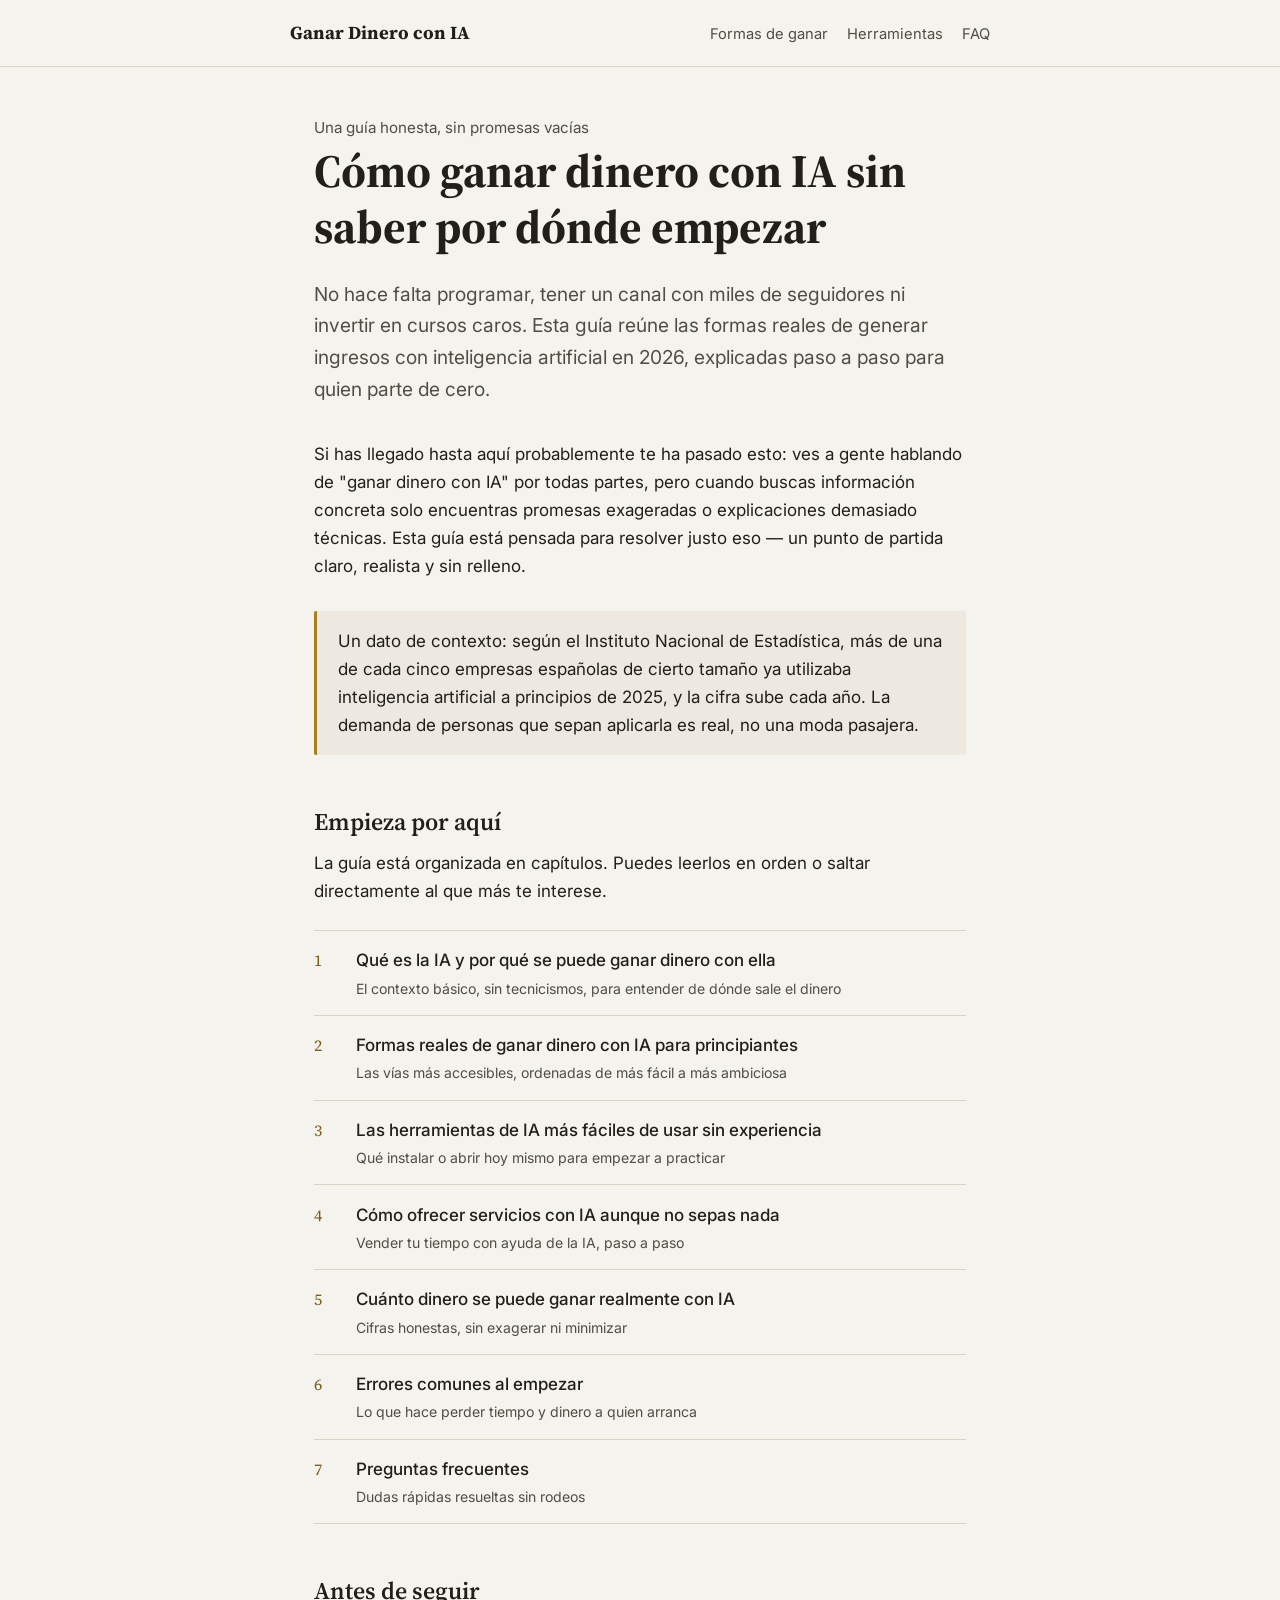
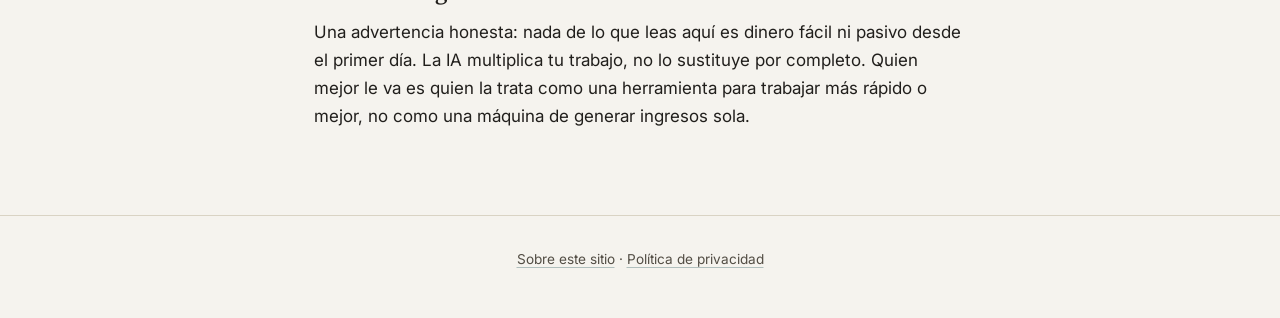
==== index.html @ 49dfdb6a "Add files via upload" ====
<!DOCTYPE html>
<html lang="es">
<head>
<meta charset="UTF-8">
<meta name="viewport" content="width=device-width, initial-scale=1.0">
<title>Cómo ganar dinero con IA sin saber por dónde empezar</title>
<meta name="description" content="Guía práctica para empezar a ganar dinero con inteligencia artificial desde cero, sin conocimientos técnicos. Formas reales, herramientas y expectativas honestas.">
<link rel="stylesheet" href="style.css">
</head>
<body>

<header class="site-header">
  <nav>
    <a href="index.html" class="brand">Ganar Dinero con IA</a>
    <div class="menu">
      <a href="formas-de-ganar-dinero.html">Formas de ganar</a>
      <a href="herramientas-para-empezar.html">Herramientas</a>
      <a href="preguntas-frecuentes.html">FAQ</a>
    </div>
  </nav>
</header>

<main>
  <p class="eyebrow-plain">Una guía honesta, sin promesas vacías</p>
  <h1>Cómo ganar dinero con IA sin saber por dónde empezar</h1>
  <p class="lede">No hace falta programar, tener un canal con miles de seguidores ni invertir en cursos caros. Esta guía reúne las formas reales de generar ingresos con inteligencia artificial en 2026, explicadas paso a paso para quien parte de cero.</p>

  <p>Si has llegado hasta aquí probablemente te ha pasado esto: ves a gente hablando de "ganar dinero con IA" por todas partes, pero cuando buscas información concreta solo encuentras promesas exageradas o explicaciones demasiado técnicas. Esta guía está pensada para resolver justo eso — un punto de partida claro, realista y sin relleno.</p>

  <div class="callout">
    <p>Un dato de contexto: según el Instituto Nacional de Estadística, más de una de cada cinco empresas españolas de cierto tamaño ya utilizaba inteligencia artificial a principios de 2025, y la cifra sube cada año. La demanda de personas que sepan aplicarla es real, no una moda pasajera.</p>
  </div>

  <h2>Empieza por aquí</h2>
  <p>La guía está organizada en capítulos. Puedes leerlos en orden o saltar directamente al que más te interese.</p>

  <ul class="chapter-list">
    <li>
      <a href="que-es-la-ia.html">
        <span class="chapter-num">1</span>
        <span>
          <span class="chapter-title">Qué es la IA y por qué se puede ganar dinero con ella</span>
          <span class="chapter-desc">El contexto básico, sin tecnicismos, para entender de dónde sale el dinero</span>
        </span>
      </a>
    </li>
    <li>
      <a href="formas-de-ganar-dinero.html">
        <span class="chapter-num">2</span>
        <span>
          <span class="chapter-title">Formas reales de ganar dinero con IA para principiantes</span>
          <span class="chapter-desc">Las vías más accesibles, ordenadas de más fácil a más ambiciosa</span>
        </span>
      </a>
    </li>
    <li>
      <a href="herramientas-para-empezar.html">
        <span class="chapter-num">3</span>
        <span>
          <span class="chapter-title">Las herramientas de IA más fáciles de usar sin experiencia</span>
          <span class="chapter-desc">Qué instalar o abrir hoy mismo para empezar a practicar</span>
        </span>
      </a>
    </li>
    <li>
      <a href="ofrecer-servicios.html">
        <span class="chapter-num">4</span>
        <span>
          <span class="chapter-title">Cómo ofrecer servicios con IA aunque no sepas nada</span>
          <span class="chapter-desc">Vender tu tiempo con ayuda de la IA, paso a paso</span>
        </span>
      </a>
    </li>
    <li>
      <a href="cuanto-se-gana.html">
        <span class="chapter-num">5</span>
        <span>
          <span class="chapter-title">Cuánto dinero se puede ganar realmente con IA</span>
          <span class="chapter-desc">Cifras honestas, sin exagerar ni minimizar</span>
        </span>
      </a>
    </li>
    <li>
      <a href="errores-comunes.html">
        <span class="chapter-num">6</span>
        <span>
          <span class="chapter-title">Errores comunes al empezar</span>
          <span class="chapter-desc">Lo que hace perder tiempo y dinero a quien arranca</span>
        </span>
      </a>
    </li>
    <li>
      <a href="preguntas-frecuentes.html">
        <span class="chapter-num">7</span>
        <span>
          <span class="chapter-title">Preguntas frecuentes</span>
          <span class="chapter-desc">Dudas rápidas resueltas sin rodeos</span>
        </span>
      </a>
    </li>
  </ul>

  <h2>Antes de seguir</h2>
  <p>Una advertencia honesta: nada de lo que leas aquí es dinero fácil ni pasivo desde el primer día. La IA multiplica tu trabajo, no lo sustituye por completo. Quien mejor le va es quien la trata como una herramienta para trabajar más rápido o mejor, no como una máquina de generar ingresos sola.</p>
</main>

<footer class="site-footer">
  <p><a href="sobre-nosotros.html">Sobre este sitio</a> · <a href="privacidad.html">Política de privacidad</a></p>
</footer>

</body>
</html>
---- style.css ----
@import url('https://fonts.googleapis.com/css2?family=Source+Serif+4:opsz,wght@8..60,400;8..60,600;8..60,700&family=Inter:wght@400;500;600&display=swap');

:root {
  --paper: #f5f3ee;
  --paper-raised: #ede9e0;
  --ink: #211f1c;
  --ink-soft: #524d44;
  --gold: #a97f1f;
  --gold-dark: #7c5c15;
  --teal: #2f5d62;
  --rule: #d9d3c4;
  --max-width: 700px;
}

* { box-sizing: border-box; }

html { scroll-behavior: smooth; }

body {
  margin: 0;
  background: var(--paper);
  color: var(--ink);
  font-family: 'Inter', sans-serif;
  font-size: 17px;
  line-height: 1.65;
  -webkit-font-smoothing: antialiased;
}

@media (prefers-reduced-motion: reduce) {
  html { scroll-behavior: auto; }
}

a { color: var(--teal); text-decoration-color: rgba(47,93,98,0.35); text-underline-offset: 3px; }
a:hover { text-decoration-color: var(--teal); }
a:focus-visible, button:focus-visible { outline: 2px solid var(--gold-dark); outline-offset: 3px; }

h1, h2, h3 {
  font-family: 'Source Serif 4', serif;
  font-weight: 600;
  line-height: 1.2;
  color: var(--ink);
  margin: 0 0 0.5em;
}

h1 { font-size: clamp(2rem, 5vw, 2.9rem); font-weight: 700; }
h2 { font-size: 1.5rem; margin-top: 2.2em; }
h3 { font-size: 1.15rem; margin-top: 1.6em; }

p { margin: 0 0 1.2em; }
ul, ol { padding-left: 1.3em; }
li { margin-bottom: 0.5em; }

.site-header {
  border-bottom: 1px solid var(--rule);
  padding: 1.1rem 1.5rem;
}

.site-header nav {
  max-width: var(--max-width);
  margin: 0 auto;
  display: flex;
  align-items: baseline;
  justify-content: space-between;
  gap: 1rem;
  flex-wrap: wrap;
}

.brand {
  font-family: 'Source Serif 4', serif;
  font-weight: 700;
  font-size: 1.15rem;
  color: var(--ink);
  text-decoration: none;
}

.brand:hover { text-decoration: none; color: var(--gold-dark); }

.site-header .menu {
  display: flex;
  gap: 1.2rem;
  font-size: 0.92rem;
}

.site-header .menu a {
  color: var(--ink-soft);
  text-decoration: none;
}

.site-header .menu a:hover { color: var(--teal); }

main {
  max-width: var(--max-width);
  margin: 0 auto;
  padding: 3rem 1.5rem 4rem;
}

.eyebrow-plain {
  color: var(--ink-soft);
  font-size: 0.95rem;
  margin-bottom: 0.3em;
}

.lede {
  font-size: 1.2rem;
  color: var(--ink-soft);
  margin-bottom: 1.8em;
}

.chapter-list {
  list-style: none;
  padding: 0;
  margin: 1.5em 0 2.5em;
  border-top: 1px solid var(--rule);
}

.chapter-list li {
  border-bottom: 1px solid var(--rule);
  margin: 0;
}

.chapter-list a {
  display: flex;
  align-items: baseline;
  gap: 1rem;
  padding: 0.95rem 0;
  text-decoration: none;
  color: var(--ink);
}

.chapter-list a:hover .chapter-title { color: var(--teal); }

.chapter-num {
  font-family: 'Source Serif 4', serif;
  color: var(--gold-dark);
  font-size: 1rem;
  flex-shrink: 0;
  width: 1.6em;
}

.chapter-title { font-weight: 500; flex-grow: 1; }
.chapter-desc { color: var(--ink-soft); font-size: 0.88rem; display: block; margin-top: 0.15em; }

.callout {
  background: var(--paper-raised);
  border-left: 3px solid var(--gold);
  padding: 1rem 1.3rem;
  margin: 1.8em 0;
  border-radius: 2px;
}

.callout p:last-child { margin-bottom: 0; }

table {
  width: 100%;
  border-collapse: collapse;
  margin: 1.5em 0;
  font-size: 0.95rem;
}

th, td {
  text-align: left;
  padding: 0.6em 0.8em;
  border-bottom: 1px solid var(--rule);
}

th { font-family: 'Source Serif 4', serif; font-weight: 600; }

.page-nav {
  display: flex;
  justify-content: space-between;
  gap: 1rem;
  margin-top: 3rem;
  padding-top: 1.5rem;
  border-top: 1px solid var(--rule);
  font-size: 0.95rem;
}

.page-nav a { text-decoration: none; }

.site-footer {
  border-top: 1px solid var(--rule);
  padding: 2rem 1.5rem;
  text-align: center;
  color: var(--ink-soft);
  font-size: 0.85rem;
}

.site-footer a { color: var(--ink-soft); }

details {
  border-bottom: 1px solid var(--rule);
  padding: 0.9em 0;
}

details summary {
  font-family: 'Source Serif 4', serif;
  font-weight: 600;
  cursor: pointer;
  font-size: 1.05rem;
}

details p { margin-top: 0.8em; }
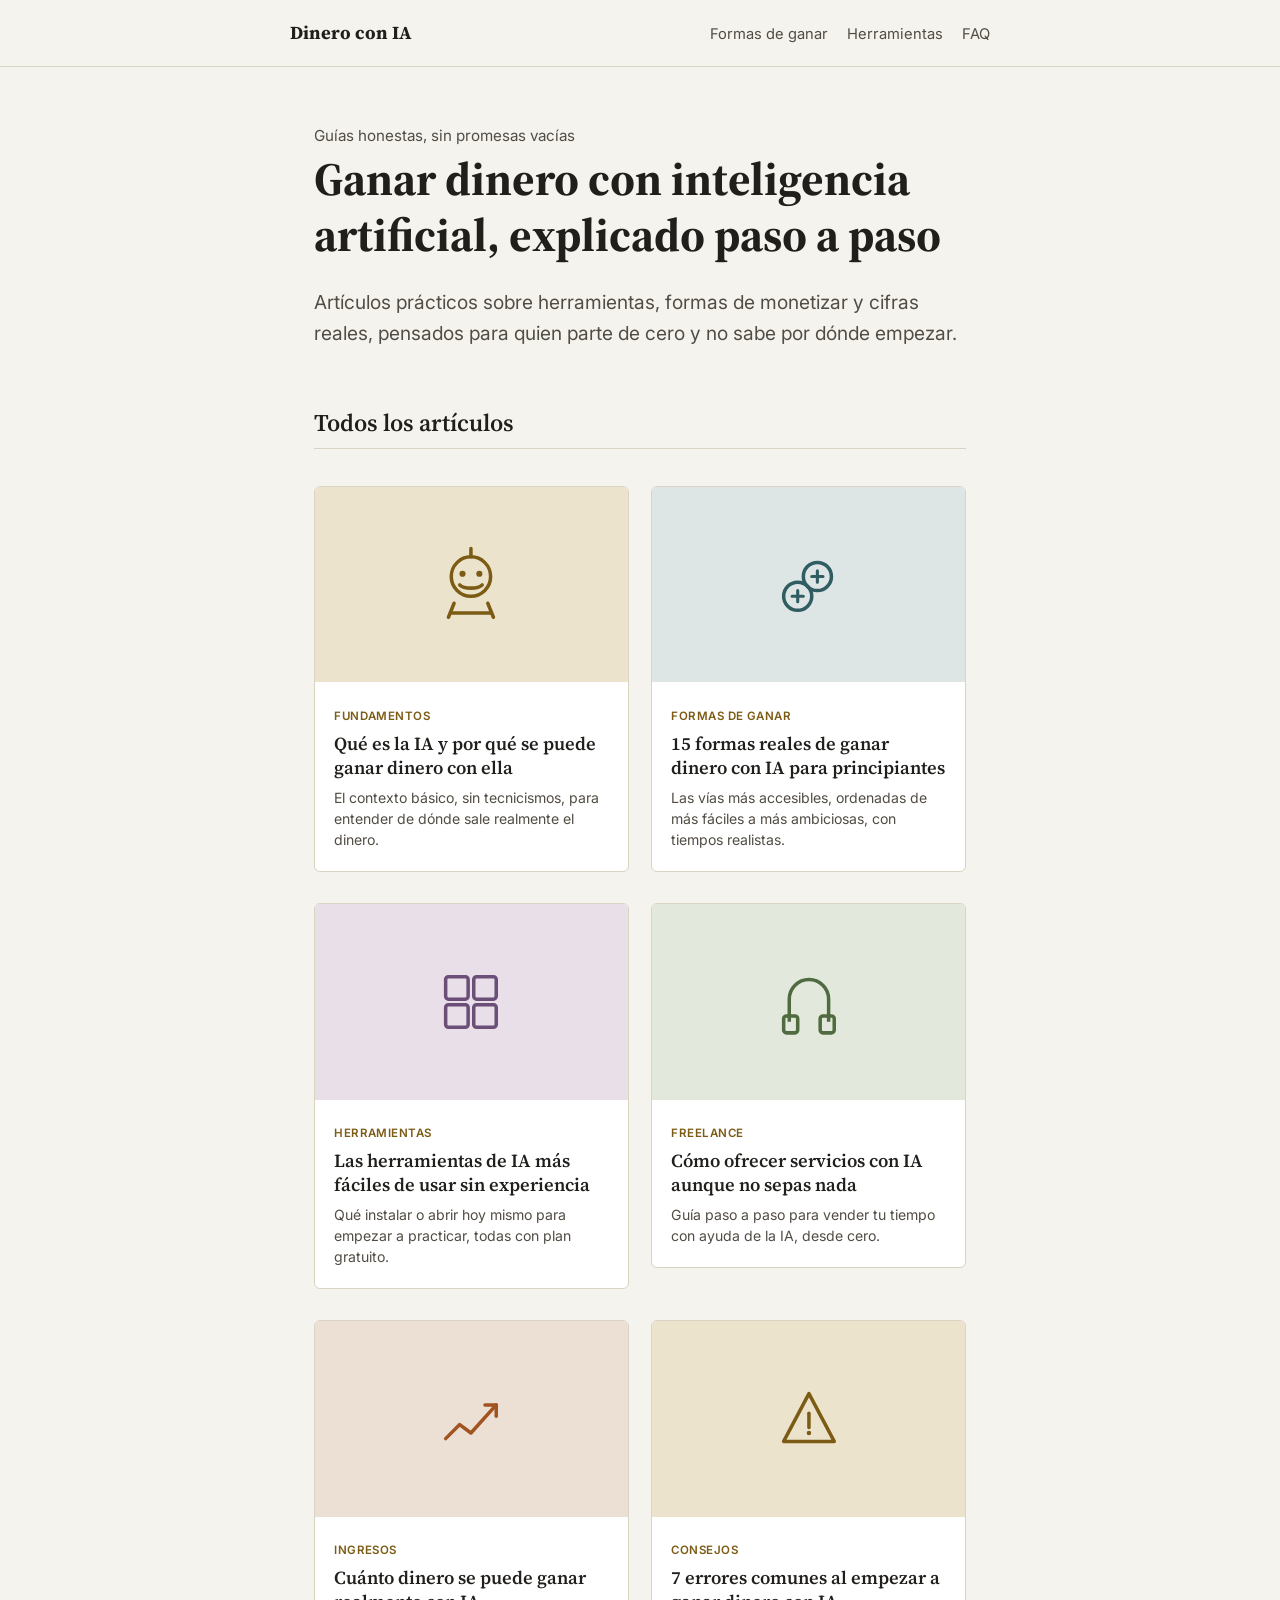
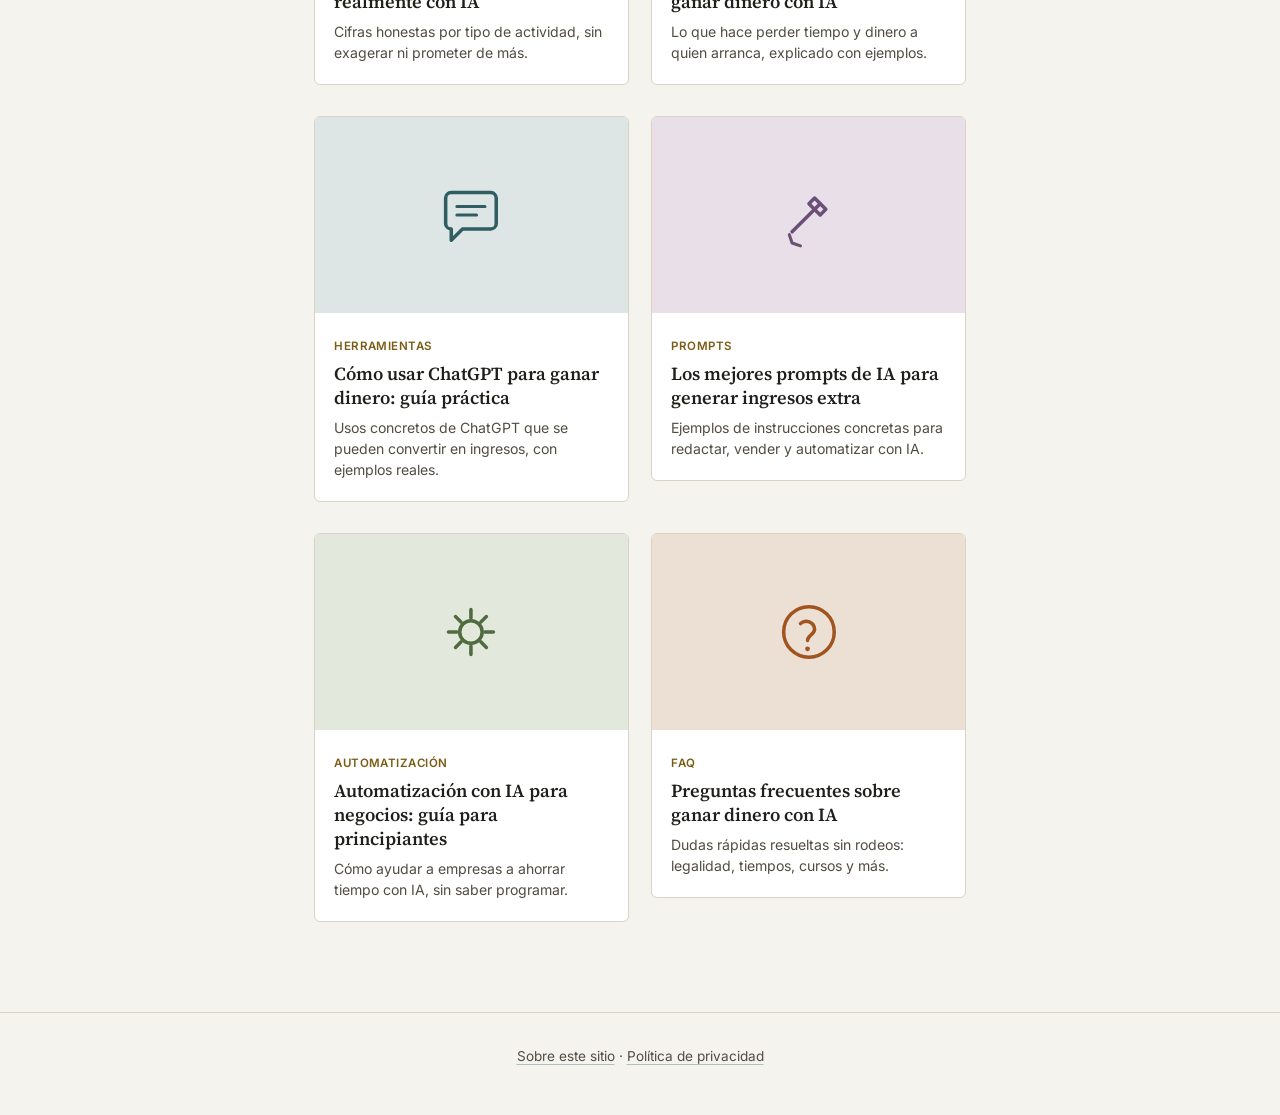
==== commit 5f173985: "Add files via upload" ====
--- a/index.html
+++ b/index.html
@@ -3,15 +3,15 @@
 <head>
 <meta charset="UTF-8">
 <meta name="viewport" content="width=device-width, initial-scale=1.0">
-<title>Cómo ganar dinero con IA sin saber por dónde empezar</title>
-<meta name="description" content="Guía práctica para empezar a ganar dinero con inteligencia artificial desde cero, sin conocimientos técnicos. Formas reales, herramientas y expectativas honestas.">
+<title>Dinero con IA — Guías para ganar dinero con inteligencia artificial</title>
+<meta name="description" content="Blog con guías prácticas y honestas para ganar dinero con inteligencia artificial: herramientas, formas de monetizar, cifras reales y errores a evitar.">
 <link rel="stylesheet" href="style.css">
 </head>
 <body>
 
 <header class="site-header">
   <nav>
-    <a href="index.html" class="brand">Ganar Dinero con IA</a>
+    <a href="index.html" class="brand">Dinero con IA</a>
     <div class="menu">
       <a href="formas-de-ganar-dinero.html">Formas de ganar</a>
       <a href="herramientas-para-empezar.html">Herramientas</a>
@@ -21,87 +21,190 @@
 </header>
 
 <main>
-  <p class="eyebrow-plain">Una guía honesta, sin promesas vacías</p>
-  <h1>Cómo ganar dinero con IA sin saber por dónde empezar</h1>
-  <p class="lede">No hace falta programar, tener un canal con miles de seguidores ni invertir en cursos caros. Esta guía reúne las formas reales de generar ingresos con inteligencia artificial en 2026, explicadas paso a paso para quien parte de cero.</p>
-
-  <p>Si has llegado hasta aquí probablemente te ha pasado esto: ves a gente hablando de "ganar dinero con IA" por todas partes, pero cuando buscas información concreta solo encuentras promesas exageradas o explicaciones demasiado técnicas. Esta guía está pensada para resolver justo eso — un punto de partida claro, realista y sin relleno.</p>
-
-  <div class="callout">
-    <p>Un dato de contexto: según el Instituto Nacional de Estadística, más de una de cada cinco empresas españolas de cierto tamaño ya utilizaba inteligencia artificial a principios de 2025, y la cifra sube cada año. La demanda de personas que sepan aplicarla es real, no una moda pasajera.</p>
+  <div class="hero">
+    <p class="eyebrow-plain">Guías honestas, sin promesas vacías</p>
+    <h1>Ganar dinero con inteligencia artificial, explicado paso a paso</h1>
+    <p class="lede">Artículos prácticos sobre herramientas, formas de monetizar y cifras reales, pensados para quien parte de cero y no sabe por dónde empezar.</p>
   </div>
 
-  <h2>Empieza por aquí</h2>
-  <p>La guía está organizada en capítulos. Puedes leerlos en orden o saltar directamente al que más te interese.</p>
-
-  <ul class="chapter-list">
-    <li>
-      <a href="que-es-la-ia.html">
-        <span class="chapter-num">1</span>
-        <span>
-          <span class="chapter-title">Qué es la IA y por qué se puede ganar dinero con ella</span>
-          <span class="chapter-desc">El contexto básico, sin tecnicismos, para entender de dónde sale el dinero</span>
-        </span>
-      </a>
-    </li>
-    <li>
-      <a href="formas-de-ganar-dinero.html">
-        <span class="chapter-num">2</span>
-        <span>
-          <span class="chapter-title">Formas reales de ganar dinero con IA para principiantes</span>
-          <span class="chapter-desc">Las vías más accesibles, ordenadas de más fácil a más ambiciosa</span>
-        </span>
-      </a>
-    </li>
-    <li>
-      <a href="herramientas-para-empezar.html">
-        <span class="chapter-num">3</span>
-        <span>
-          <span class="chapter-title">Las herramientas de IA más fáciles de usar sin experiencia</span>
-          <span class="chapter-desc">Qué instalar o abrir hoy mismo para empezar a practicar</span>
-        </span>
-      </a>
-    </li>
-    <li>
-      <a href="ofrecer-servicios.html">
-        <span class="chapter-num">4</span>
-        <span>
-          <span class="chapter-title">Cómo ofrecer servicios con IA aunque no sepas nada</span>
-          <span class="chapter-desc">Vender tu tiempo con ayuda de la IA, paso a paso</span>
-        </span>
-      </a>
-    </li>
-    <li>
-      <a href="cuanto-se-gana.html">
-        <span class="chapter-num">5</span>
-        <span>
-          <span class="chapter-title">Cuánto dinero se puede ganar realmente con IA</span>
-          <span class="chapter-desc">Cifras honestas, sin exagerar ni minimizar</span>
-        </span>
-      </a>
-    </li>
-    <li>
-      <a href="errores-comunes.html">
-        <span class="chapter-num">6</span>
-        <span>
-          <span class="chapter-title">Errores comunes al empezar</span>
-          <span class="chapter-desc">Lo que hace perder tiempo y dinero a quien arranca</span>
-        </span>
-      </a>
-    </li>
-    <li>
-      <a href="preguntas-frecuentes.html">
-        <span class="chapter-num">7</span>
-        <span>
-          <span class="chapter-title">Preguntas frecuentes</span>
-          <span class="chapter-desc">Dudas rápidas resueltas sin rodeos</span>
-        </span>
-      </a>
-    </li>
+  <div class="section-heading">
+    <h2>Todos los artículos</h2>
+  </div>
+
+  <ul class="blog-grid">
+
+    <li>
+      <a class="post-card" href="que-es-la-ia.html">
+        <div class="post-thumb tint-a">
+          <svg viewBox="0 0 64 64" fill="none" xmlns="http://www.w3.org/2000/svg">
+            <circle cx="32" cy="26" r="14" stroke="#7c5c15" stroke-width="2.5"/>
+            <circle cx="26" cy="24" r="2.2" fill="#7c5c15"/>
+            <circle cx="38" cy="24" r="2.2" fill="#7c5c15"/>
+            <path d="M24 32c3 3 13 3 16 0" stroke="#7c5c15" stroke-width="2.5" stroke-linecap="round"/>
+            <path d="M32 12V6M20 45l-4 10M44 45l4 10M18 52h28" stroke="#7c5c15" stroke-width="2.5" stroke-linecap="round"/>
+          </svg>
+        </div>
+        <div class="post-body">
+          <span class="post-tag">Fundamentos</span>
+          <h3 class="post-title">Qué es la IA y por qué se puede ganar dinero con ella</h3>
+          <p class="post-summary">El contexto básico, sin tecnicismos, para entender de dónde sale realmente el dinero.</p>
+        </div>
+      </a>
+    </li>
+
+    <li>
+      <a class="post-card" href="formas-de-ganar-dinero.html">
+        <div class="post-thumb tint-b">
+          <svg viewBox="0 0 64 64" fill="none" xmlns="http://www.w3.org/2000/svg">
+            <circle cx="24" cy="40" r="10" stroke="#2f5d62" stroke-width="2.5"/>
+            <circle cx="38" cy="26" r="10" stroke="#2f5d62" stroke-width="2.5"/>
+            <path d="M24 36v8M20 40h8" stroke="#2f5d62" stroke-width="2.2" stroke-linecap="round"/>
+            <path d="M38 22v8M34 26h8" stroke="#2f5d62" stroke-width="2.2" stroke-linecap="round"/>
+          </svg>
+        </div>
+        <div class="post-body">
+          <span class="post-tag">Formas de ganar</span>
+          <h3 class="post-title">15 formas reales de ganar dinero con IA para principiantes</h3>
+          <p class="post-summary">Las vías más accesibles, ordenadas de más fáciles a más ambiciosas, con tiempos realistas.</p>
+        </div>
+      </a>
+    </li>
+
+    <li>
+      <a class="post-card" href="herramientas-para-empezar.html">
+        <div class="post-thumb tint-c">
+          <svg viewBox="0 0 64 64" fill="none" xmlns="http://www.w3.org/2000/svg">
+            <rect x="14" y="14" width="16" height="16" rx="2" stroke="#6b4f79" stroke-width="2.5"/>
+            <rect x="34" y="14" width="16" height="16" rx="2" stroke="#6b4f79" stroke-width="2.5"/>
+            <rect x="14" y="34" width="16" height="16" rx="2" stroke="#6b4f79" stroke-width="2.5"/>
+            <rect x="34" y="34" width="16" height="16" rx="2" stroke="#6b4f79" stroke-width="2.5"/>
+          </svg>
+        </div>
+        <div class="post-body">
+          <span class="post-tag">Herramientas</span>
+          <h3 class="post-title">Las herramientas de IA más fáciles de usar sin experiencia</h3>
+          <p class="post-summary">Qué instalar o abrir hoy mismo para empezar a practicar, todas con plan gratuito.</p>
+        </div>
+      </a>
+    </li>
+
+    <li>
+      <a class="post-card" href="ofrecer-servicios.html">
+        <div class="post-thumb tint-d">
+          <svg viewBox="0 0 64 64" fill="none" xmlns="http://www.w3.org/2000/svg">
+            <path d="M18 46V30a14 14 0 0128 0v16" stroke="#4f6b3f" stroke-width="2.5"/>
+            <rect x="14" y="42" width="10" height="12" rx="2" stroke="#4f6b3f" stroke-width="2.5"/>
+            <rect x="40" y="42" width="10" height="12" rx="2" stroke="#4f6b3f" stroke-width="2.5"/>
+          </svg>
+        </div>
+        <div class="post-body">
+          <span class="post-tag">Freelance</span>
+          <h3 class="post-title">Cómo ofrecer servicios con IA aunque no sepas nada</h3>
+          <p class="post-summary">Guía paso a paso para vender tu tiempo con ayuda de la IA, desde cero.</p>
+        </div>
+      </a>
+    </li>
+
+    <li>
+      <a class="post-card" href="cuanto-se-gana.html">
+        <div class="post-thumb tint-e">
+          <svg viewBox="0 0 64 64" fill="none" xmlns="http://www.w3.org/2000/svg">
+            <path d="M14 46l10-10 8 6 18-20" stroke="#a1541f" stroke-width="2.5" stroke-linecap="round" stroke-linejoin="round"/>
+            <path d="M42 22h8v8" stroke="#a1541f" stroke-width="2.5" stroke-linecap="round" stroke-linejoin="round"/>
+          </svg>
+        </div>
+        <div class="post-body">
+          <span class="post-tag">Ingresos</span>
+          <h3 class="post-title">Cuánto dinero se puede ganar realmente con IA</h3>
+          <p class="post-summary">Cifras honestas por tipo de actividad, sin exagerar ni prometer de más.</p>
+        </div>
+      </a>
+    </li>
+
+    <li>
+      <a class="post-card" href="errores-comunes.html">
+        <div class="post-thumb tint-a">
+          <svg viewBox="0 0 64 64" fill="none" xmlns="http://www.w3.org/2000/svg">
+            <path d="M32 14L14 48h36L32 14z" stroke="#7c5c15" stroke-width="2.5" stroke-linejoin="round"/>
+            <path d="M32 28v10" stroke="#7c5c15" stroke-width="2.5" stroke-linecap="round"/>
+            <circle cx="32" cy="42" r="1.6" fill="#7c5c15"/>
+          </svg>
+        </div>
+        <div class="post-body">
+          <span class="post-tag">Consejos</span>
+          <h3 class="post-title">7 errores comunes al empezar a ganar dinero con IA</h3>
+          <p class="post-summary">Lo que hace perder tiempo y dinero a quien arranca, explicado con ejemplos.</p>
+        </div>
+      </a>
+    </li>
+
+    <li>
+      <a class="post-card" href="chatgpt-para-ganar-dinero.html">
+        <div class="post-thumb tint-b">
+          <svg viewBox="0 0 64 64" fill="none" xmlns="http://www.w3.org/2000/svg">
+            <path d="M14 20a4 4 0 014-4h28a4 4 0 014 4v18a4 4 0 01-4 4H26l-8 8V42h-0a4 4 0 01-4-4V20z" stroke="#2f5d62" stroke-width="2.5" stroke-linejoin="round"/>
+            <path d="M22 26h20M22 32h14" stroke="#2f5d62" stroke-width="2.2" stroke-linecap="round"/>
+          </svg>
+        </div>
+        <div class="post-body">
+          <span class="post-tag">Herramientas</span>
+          <h3 class="post-title">Cómo usar ChatGPT para ganar dinero: guía práctica</h3>
+          <p class="post-summary">Usos concretos de ChatGPT que se pueden convertir en ingresos, con ejemplos reales.</p>
+        </div>
+      </a>
+    </li>
+
+    <li>
+      <a class="post-card" href="prompts-para-ganar-dinero.html">
+        <div class="post-thumb tint-c">
+          <svg viewBox="0 0 64 64" fill="none" xmlns="http://www.w3.org/2000/svg">
+            <path d="M20 44L40 24" stroke="#6b4f79" stroke-width="2.5" stroke-linecap="round"/>
+            <path d="M36 20l8 8-4 4-8-8z" stroke="#6b4f79" stroke-width="2.5" stroke-linejoin="round"/>
+            <path d="M18 46l2 6 6 2" stroke="#6b4f79" stroke-width="2.2" stroke-linecap="round" stroke-linejoin="round"/>
+          </svg>
+        </div>
+        <div class="post-body">
+          <span class="post-tag">Prompts</span>
+          <h3 class="post-title">Los mejores prompts de IA para generar ingresos extra</h3>
+          <p class="post-summary">Ejemplos de instrucciones concretas para redactar, vender y automatizar con IA.</p>
+        </div>
+      </a>
+    </li>
+
+    <li>
+      <a class="post-card" href="automatizacion-ia-negocios.html">
+        <div class="post-thumb tint-d">
+          <svg viewBox="0 0 64 64" fill="none" xmlns="http://www.w3.org/2000/svg">
+            <circle cx="32" cy="32" r="8" stroke="#4f6b3f" stroke-width="2.5"/>
+            <path d="M32 16v6M32 42v6M48 32h-6M22 32h-6M43 21l-4 4M25 39l-4 4M43 43l-4-4M25 25l-4-4" stroke="#4f6b3f" stroke-width="2.5" stroke-linecap="round"/>
+          </svg>
+        </div>
+        <div class="post-body">
+          <span class="post-tag">Automatización</span>
+          <h3 class="post-title">Automatización con IA para negocios: guía para principiantes</h3>
+          <p class="post-summary">Cómo ayudar a empresas a ahorrar tiempo con IA, sin saber programar.</p>
+        </div>
+      </a>
+    </li>
+
+    <li>
+      <a class="post-card" href="preguntas-frecuentes.html">
+        <div class="post-thumb tint-e">
+          <svg viewBox="0 0 64 64" fill="none" xmlns="http://www.w3.org/2000/svg">
+            <circle cx="32" cy="32" r="18" stroke="#a1541f" stroke-width="2.5"/>
+            <path d="M26 26a6 6 0 0110 4c0 4-5 4-5 8" stroke="#a1541f" stroke-width="2.5" stroke-linecap="round"/>
+            <circle cx="31" cy="44" r="1.7" fill="#a1541f"/>
+          </svg>
+        </div>
+        <div class="post-body">
+          <span class="post-tag">FAQ</span>
+          <h3 class="post-title">Preguntas frecuentes sobre ganar dinero con IA</h3>
+          <p class="post-summary">Dudas rápidas resueltas sin rodeos: legalidad, tiempos, cursos y más.</p>
+        </div>
+      </a>
+    </li>
+
   </ul>
-
-  <h2>Antes de seguir</h2>
-  <p>Una advertencia honesta: nada de lo que leas aquí es dinero fácil ni pasivo desde el primer día. La IA multiplica tu trabajo, no lo sustituye por completo. Quien mejor le va es quien la trata como una herramienta para trabajar más rápido o mejor, no como una máquina de generar ingresos sola.</p>
 </main>
 
 <footer class="site-footer">
--- a/style.css
+++ b/style.css
@@ -140,6 +140,133 @@
 .chapter-title { font-weight: 500; flex-grow: 1; }
 .chapter-desc { color: var(--ink-soft); font-size: 0.88rem; display: block; margin-top: 0.15em; }
 
+.hero {
+  padding: 0.5rem 0 1rem;
+}
+
+.hero .lede { margin-bottom: 0; }
+
+.blog-grid {
+  display: grid;
+  grid-template-columns: repeat(2, 1fr);
+  gap: 1.4rem;
+  margin: 2.2em 0 1em;
+  padding: 0;
+  list-style: none;
+}
+
+@media (max-width: 620px) {
+  .blog-grid { grid-template-columns: 1fr; }
+}
+
+.post-card {
+  display: block;
+  text-decoration: none;
+  color: var(--ink);
+  border: 1px solid var(--rule);
+  border-radius: 6px;
+  overflow: hidden;
+  background: #fff;
+  transition: border-color 0.15s ease, transform 0.15s ease;
+}
+
+.post-card:hover {
+  border-color: var(--gold);
+  transform: translateY(-2px);
+}
+
+.post-thumb {
+  aspect-ratio: 16 / 10;
+  display: flex;
+  align-items: center;
+  justify-content: center;
+}
+
+.post-thumb svg { width: 46%; height: 46%; }
+
+.post-body { padding: 1.1rem 1.2rem 1.3rem; }
+
+.post-tag {
+  display: inline-block;
+  font-size: 0.72rem;
+  font-weight: 600;
+  text-transform: uppercase;
+  letter-spacing: 0.04em;
+  color: var(--gold-dark);
+  margin-bottom: 0.5em;
+}
+
+.post-title {
+  font-family: 'Source Serif 4', serif;
+  font-weight: 600;
+  font-size: 1.15rem;
+  line-height: 1.3;
+  margin: 0 0 0.4em;
+  color: var(--ink);
+}
+
+.post-card:hover .post-title { color: var(--teal); }
+
+.post-summary {
+  font-size: 0.88rem;
+  color: var(--ink-soft);
+  margin: 0;
+  line-height: 1.5;
+}
+
+.section-heading {
+  display: flex;
+  align-items: baseline;
+  justify-content: space-between;
+  border-bottom: 1px solid var(--rule);
+  padding-bottom: 0.6em;
+  margin-top: 2.5em;
+}
+
+.section-heading h2 { margin: 0; }
+
+.post-meta {
+  font-size: 0.85rem;
+  color: var(--ink-soft);
+  margin-bottom: 1.6em;
+}
+
+.article-thumb-full {
+  width: 100%;
+  aspect-ratio: 21 / 9;
+  border-radius: 6px;
+  display: flex;
+  align-items: center;
+  justify-content: center;
+  margin-bottom: 1.8em;
+}
+
+.article-thumb-full svg { width: 22%; height: 22%; }
+
+.tag-nav {
+  display: flex;
+  gap: 0.6rem;
+  flex-wrap: wrap;
+  margin: 1.2em 0 0;
+}
+
+.tag-pill {
+  font-size: 0.82rem;
+  color: var(--ink-soft);
+  border: 1px solid var(--rule);
+  border-radius: 100px;
+  padding: 0.3em 0.9em;
+  text-decoration: none;
+}
+
+.tag-pill:hover { border-color: var(--gold); color: var(--teal); text-decoration: none; }
+
+.tint-a { background: #ece3cd; }
+.tint-b { background: #dde6e4; }
+.tint-c { background: #e8dfe8; }
+.tint-d { background: #e3e8dc; }
+.tint-e { background: #ecdfd4; }
+
 .callout {
   background: var(--paper-raised);
   border-left: 3px solid var(--gold);
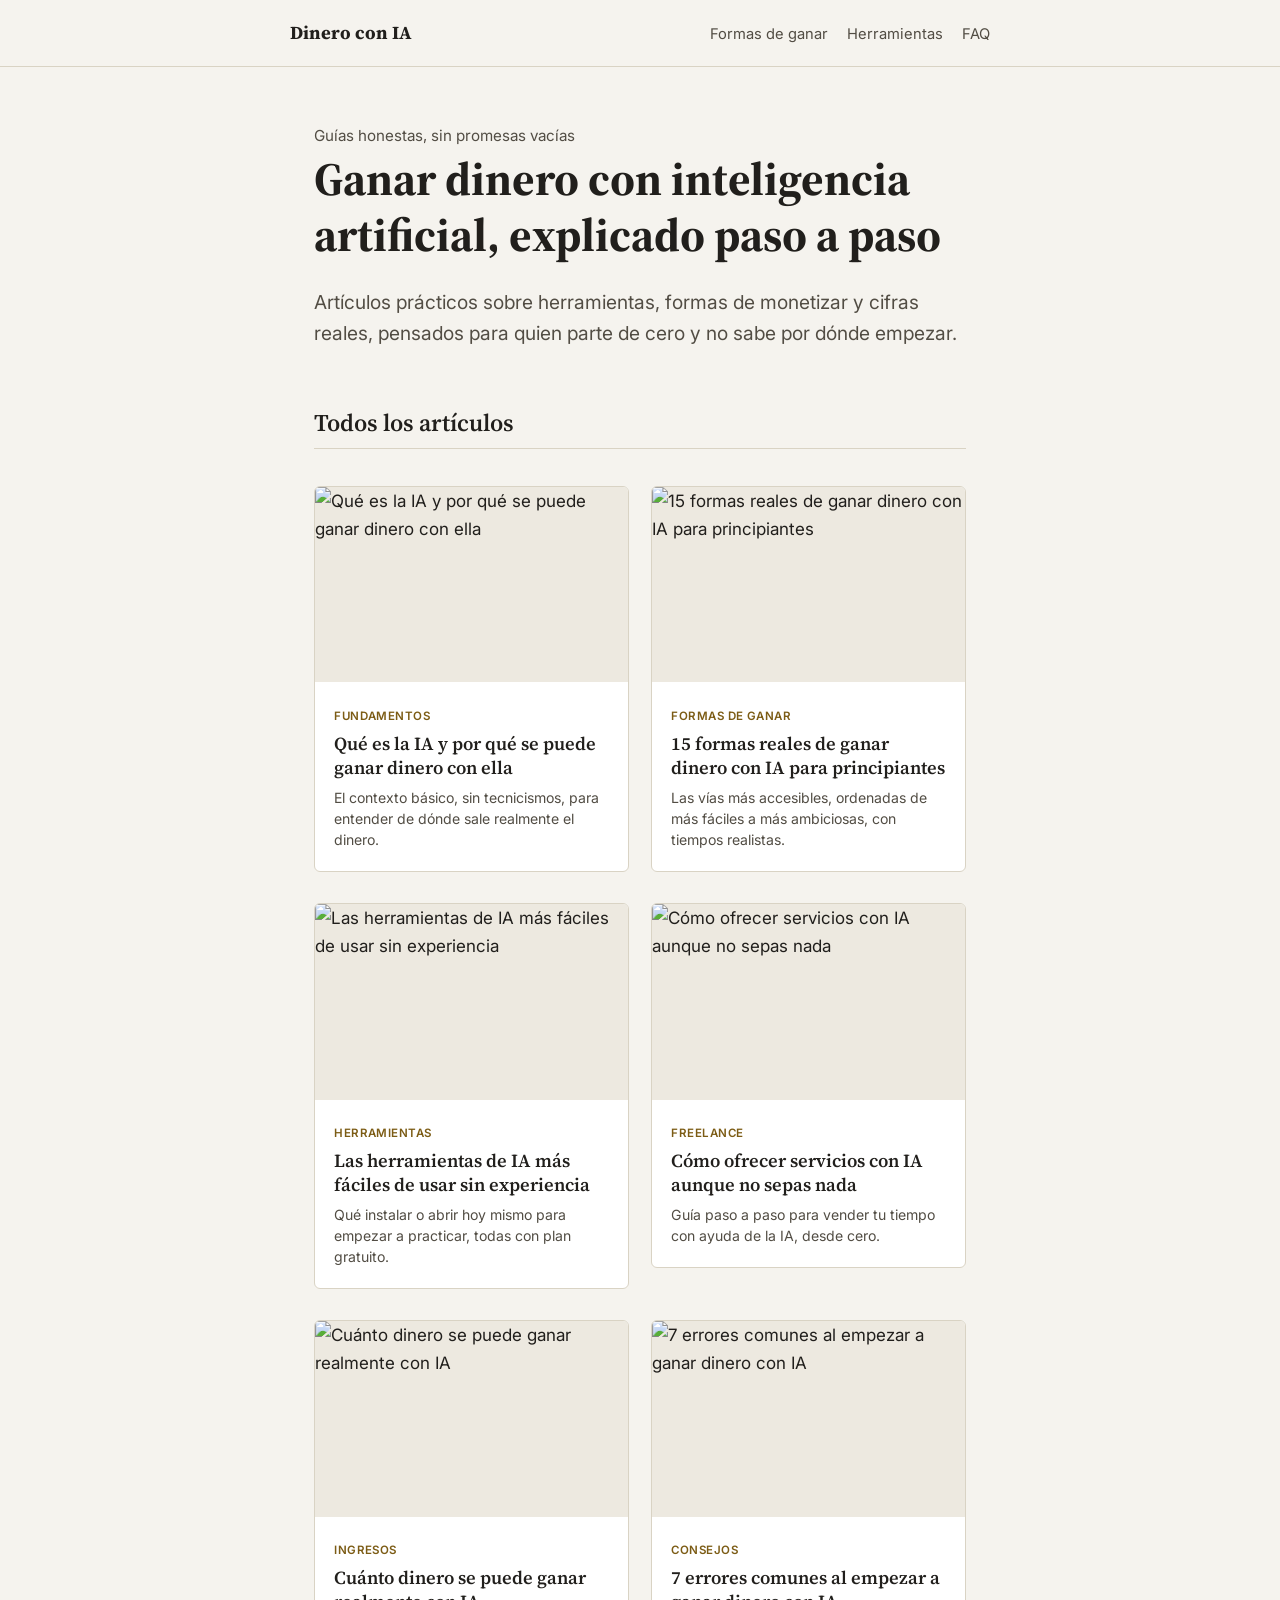
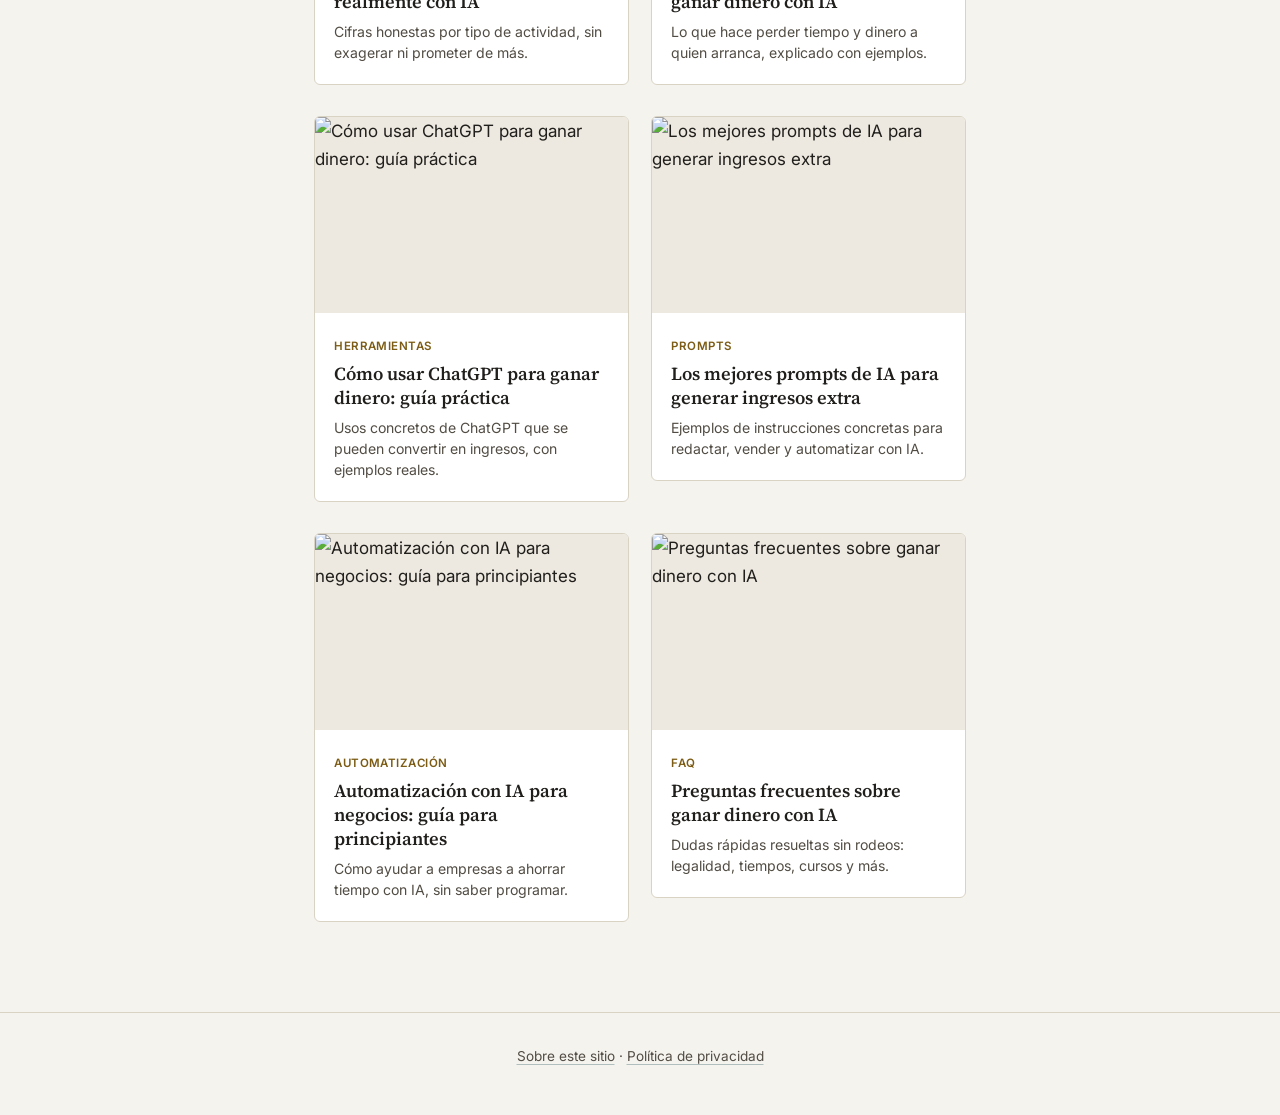
==== commit 902815f6: "Add files via upload" ====
--- a/index.html
+++ b/index.html
@@ -35,14 +35,8 @@
 
     <li>
       <a class="post-card" href="que-es-la-ia.html">
-        <div class="post-thumb tint-a">
-          <svg viewBox="0 0 64 64" fill="none" xmlns="http://www.w3.org/2000/svg">
-            <circle cx="32" cy="26" r="14" stroke="#7c5c15" stroke-width="2.5"/>
-            <circle cx="26" cy="24" r="2.2" fill="#7c5c15"/>
-            <circle cx="38" cy="24" r="2.2" fill="#7c5c15"/>
-            <path d="M24 32c3 3 13 3 16 0" stroke="#7c5c15" stroke-width="2.5" stroke-linecap="round"/>
-            <path d="M32 12V6M20 45l-4 10M44 45l4 10M18 52h28" stroke="#7c5c15" stroke-width="2.5" stroke-linecap="round"/>
-          </svg>
+        <div class="post-thumb ">
+          <img src="images/1-que-es-la-ia.jpg" alt="Qué es la IA y por qué se puede ganar dinero con ella" loading="lazy">
         </div>
         <div class="post-body">
           <span class="post-tag">Fundamentos</span>
@@ -54,13 +48,8 @@
 
     <li>
       <a class="post-card" href="formas-de-ganar-dinero.html">
-        <div class="post-thumb tint-b">
-          <svg viewBox="0 0 64 64" fill="none" xmlns="http://www.w3.org/2000/svg">
-            <circle cx="24" cy="40" r="10" stroke="#2f5d62" stroke-width="2.5"/>
-            <circle cx="38" cy="26" r="10" stroke="#2f5d62" stroke-width="2.5"/>
-            <path d="M24 36v8M20 40h8" stroke="#2f5d62" stroke-width="2.2" stroke-linecap="round"/>
-            <path d="M38 22v8M34 26h8" stroke="#2f5d62" stroke-width="2.2" stroke-linecap="round"/>
-          </svg>
+        <div class="post-thumb ">
+          <img src="images/2-formas-de-ganar-dinero.jpg" alt="15 formas reales de ganar dinero con IA para principiantes" loading="lazy">
         </div>
         <div class="post-body">
           <span class="post-tag">Formas de ganar</span>
@@ -72,13 +61,8 @@
 
     <li>
       <a class="post-card" href="herramientas-para-empezar.html">
-        <div class="post-thumb tint-c">
-          <svg viewBox="0 0 64 64" fill="none" xmlns="http://www.w3.org/2000/svg">
-            <rect x="14" y="14" width="16" height="16" rx="2" stroke="#6b4f79" stroke-width="2.5"/>
-            <rect x="34" y="14" width="16" height="16" rx="2" stroke="#6b4f79" stroke-width="2.5"/>
-            <rect x="14" y="34" width="16" height="16" rx="2" stroke="#6b4f79" stroke-width="2.5"/>
-            <rect x="34" y="34" width="16" height="16" rx="2" stroke="#6b4f79" stroke-width="2.5"/>
-          </svg>
+        <div class="post-thumb ">
+          <img src="images/3-herramientas-para-empezar.jpg" alt="Las herramientas de IA más fáciles de usar sin experiencia" loading="lazy">
         </div>
         <div class="post-body">
           <span class="post-tag">Herramientas</span>
@@ -90,12 +74,8 @@
 
     <li>
       <a class="post-card" href="ofrecer-servicios.html">
-        <div class="post-thumb tint-d">
-          <svg viewBox="0 0 64 64" fill="none" xmlns="http://www.w3.org/2000/svg">
-            <path d="M18 46V30a14 14 0 0128 0v16" stroke="#4f6b3f" stroke-width="2.5"/>
-            <rect x="14" y="42" width="10" height="12" rx="2" stroke="#4f6b3f" stroke-width="2.5"/>
-            <rect x="40" y="42" width="10" height="12" rx="2" stroke="#4f6b3f" stroke-width="2.5"/>
-          </svg>
+        <div class="post-thumb ">
+          <img src="images/4-ofrecer-servicios.jpg" alt="Cómo ofrecer servicios con IA aunque no sepas nada" loading="lazy">
         </div>
         <div class="post-body">
           <span class="post-tag">Freelance</span>
@@ -107,11 +87,8 @@
 
     <li>
       <a class="post-card" href="cuanto-se-gana.html">
-        <div class="post-thumb tint-e">
-          <svg viewBox="0 0 64 64" fill="none" xmlns="http://www.w3.org/2000/svg">
-            <path d="M14 46l10-10 8 6 18-20" stroke="#a1541f" stroke-width="2.5" stroke-linecap="round" stroke-linejoin="round"/>
-            <path d="M42 22h8v8" stroke="#a1541f" stroke-width="2.5" stroke-linecap="round" stroke-linejoin="round"/>
-          </svg>
+        <div class="post-thumb ">
+          <img src="images/5-cuanto-se-gana.jpg" alt="Cuánto dinero se puede ganar realmente con IA" loading="lazy">
         </div>
         <div class="post-body">
           <span class="post-tag">Ingresos</span>
@@ -123,12 +100,8 @@
 
     <li>
       <a class="post-card" href="errores-comunes.html">
-        <div class="post-thumb tint-a">
-          <svg viewBox="0 0 64 64" fill="none" xmlns="http://www.w3.org/2000/svg">
-            <path d="M32 14L14 48h36L32 14z" stroke="#7c5c15" stroke-width="2.5" stroke-linejoin="round"/>
-            <path d="M32 28v10" stroke="#7c5c15" stroke-width="2.5" stroke-linecap="round"/>
-            <circle cx="32" cy="42" r="1.6" fill="#7c5c15"/>
-          </svg>
+        <div class="post-thumb ">
+          <img src="images/6-errores-comunes.jpg" alt="7 errores comunes al empezar a ganar dinero con IA" loading="lazy">
         </div>
         <div class="post-body">
           <span class="post-tag">Consejos</span>
@@ -140,11 +113,8 @@
 
     <li>
       <a class="post-card" href="chatgpt-para-ganar-dinero.html">
-        <div class="post-thumb tint-b">
-          <svg viewBox="0 0 64 64" fill="none" xmlns="http://www.w3.org/2000/svg">
-            <path d="M14 20a4 4 0 014-4h28a4 4 0 014 4v18a4 4 0 01-4 4H26l-8 8V42h-0a4 4 0 01-4-4V20z" stroke="#2f5d62" stroke-width="2.5" stroke-linejoin="round"/>
-            <path d="M22 26h20M22 32h14" stroke="#2f5d62" stroke-width="2.2" stroke-linecap="round"/>
-          </svg>
+        <div class="post-thumb ">
+          <img src="images/7-chatgpt-para-ganar-dinero.jpg" alt="Cómo usar ChatGPT para ganar dinero: guía práctica" loading="lazy">
         </div>
         <div class="post-body">
           <span class="post-tag">Herramientas</span>
@@ -156,12 +126,8 @@
 
     <li>
       <a class="post-card" href="prompts-para-ganar-dinero.html">
-        <div class="post-thumb tint-c">
-          <svg viewBox="0 0 64 64" fill="none" xmlns="http://www.w3.org/2000/svg">
-            <path d="M20 44L40 24" stroke="#6b4f79" stroke-width="2.5" stroke-linecap="round"/>
-            <path d="M36 20l8 8-4 4-8-8z" stroke="#6b4f79" stroke-width="2.5" stroke-linejoin="round"/>
-            <path d="M18 46l2 6 6 2" stroke="#6b4f79" stroke-width="2.2" stroke-linecap="round" stroke-linejoin="round"/>
-          </svg>
+        <div class="post-thumb ">
+          <img src="images/8-prompts-para-ganar-dinero.jpg" alt="Los mejores prompts de IA para generar ingresos extra" loading="lazy">
         </div>
         <div class="post-body">
           <span class="post-tag">Prompts</span>
@@ -173,11 +139,8 @@
 
     <li>
       <a class="post-card" href="automatizacion-ia-negocios.html">
-        <div class="post-thumb tint-d">
-          <svg viewBox="0 0 64 64" fill="none" xmlns="http://www.w3.org/2000/svg">
-            <circle cx="32" cy="32" r="8" stroke="#4f6b3f" stroke-width="2.5"/>
-            <path d="M32 16v6M32 42v6M48 32h-6M22 32h-6M43 21l-4 4M25 39l-4 4M43 43l-4-4M25 25l-4-4" stroke="#4f6b3f" stroke-width="2.5" stroke-linecap="round"/>
-          </svg>
+        <div class="post-thumb ">
+          <img src="images/9-automatizacion-ia-negocios.jpg" alt="Automatización con IA para negocios: guía para principiantes" loading="lazy">
         </div>
         <div class="post-body">
           <span class="post-tag">Automatización</span>
@@ -189,12 +152,8 @@
 
     <li>
       <a class="post-card" href="preguntas-frecuentes.html">
-        <div class="post-thumb tint-e">
-          <svg viewBox="0 0 64 64" fill="none" xmlns="http://www.w3.org/2000/svg">
-            <circle cx="32" cy="32" r="18" stroke="#a1541f" stroke-width="2.5"/>
-            <path d="M26 26a6 6 0 0110 4c0 4-5 4-5 8" stroke="#a1541f" stroke-width="2.5" stroke-linecap="round"/>
-            <circle cx="31" cy="44" r="1.7" fill="#a1541f"/>
-          </svg>
+        <div class="post-thumb ">
+          <img src="images/10-preguntas-frecuentes.jpg" alt="Preguntas frecuentes sobre ganar dinero con IA" loading="lazy">
         </div>
         <div class="post-body">
           <span class="post-tag">FAQ</span>
--- a/style.css
+++ b/style.css
@@ -177,12 +177,16 @@
 
 .post-thumb {
   aspect-ratio: 16 / 10;
-  display: flex;
-  align-items: center;
-  justify-content: center;
-}
-
-.post-thumb svg { width: 46%; height: 46%; }
+  overflow: hidden;
+  background: var(--paper-raised);
+}
+
+.post-thumb img {
+  width: 100%;
+  height: 100%;
+  object-fit: cover;
+  display: block;
+}
 
 .post-body { padding: 1.1rem 1.2rem 1.3rem; }
 
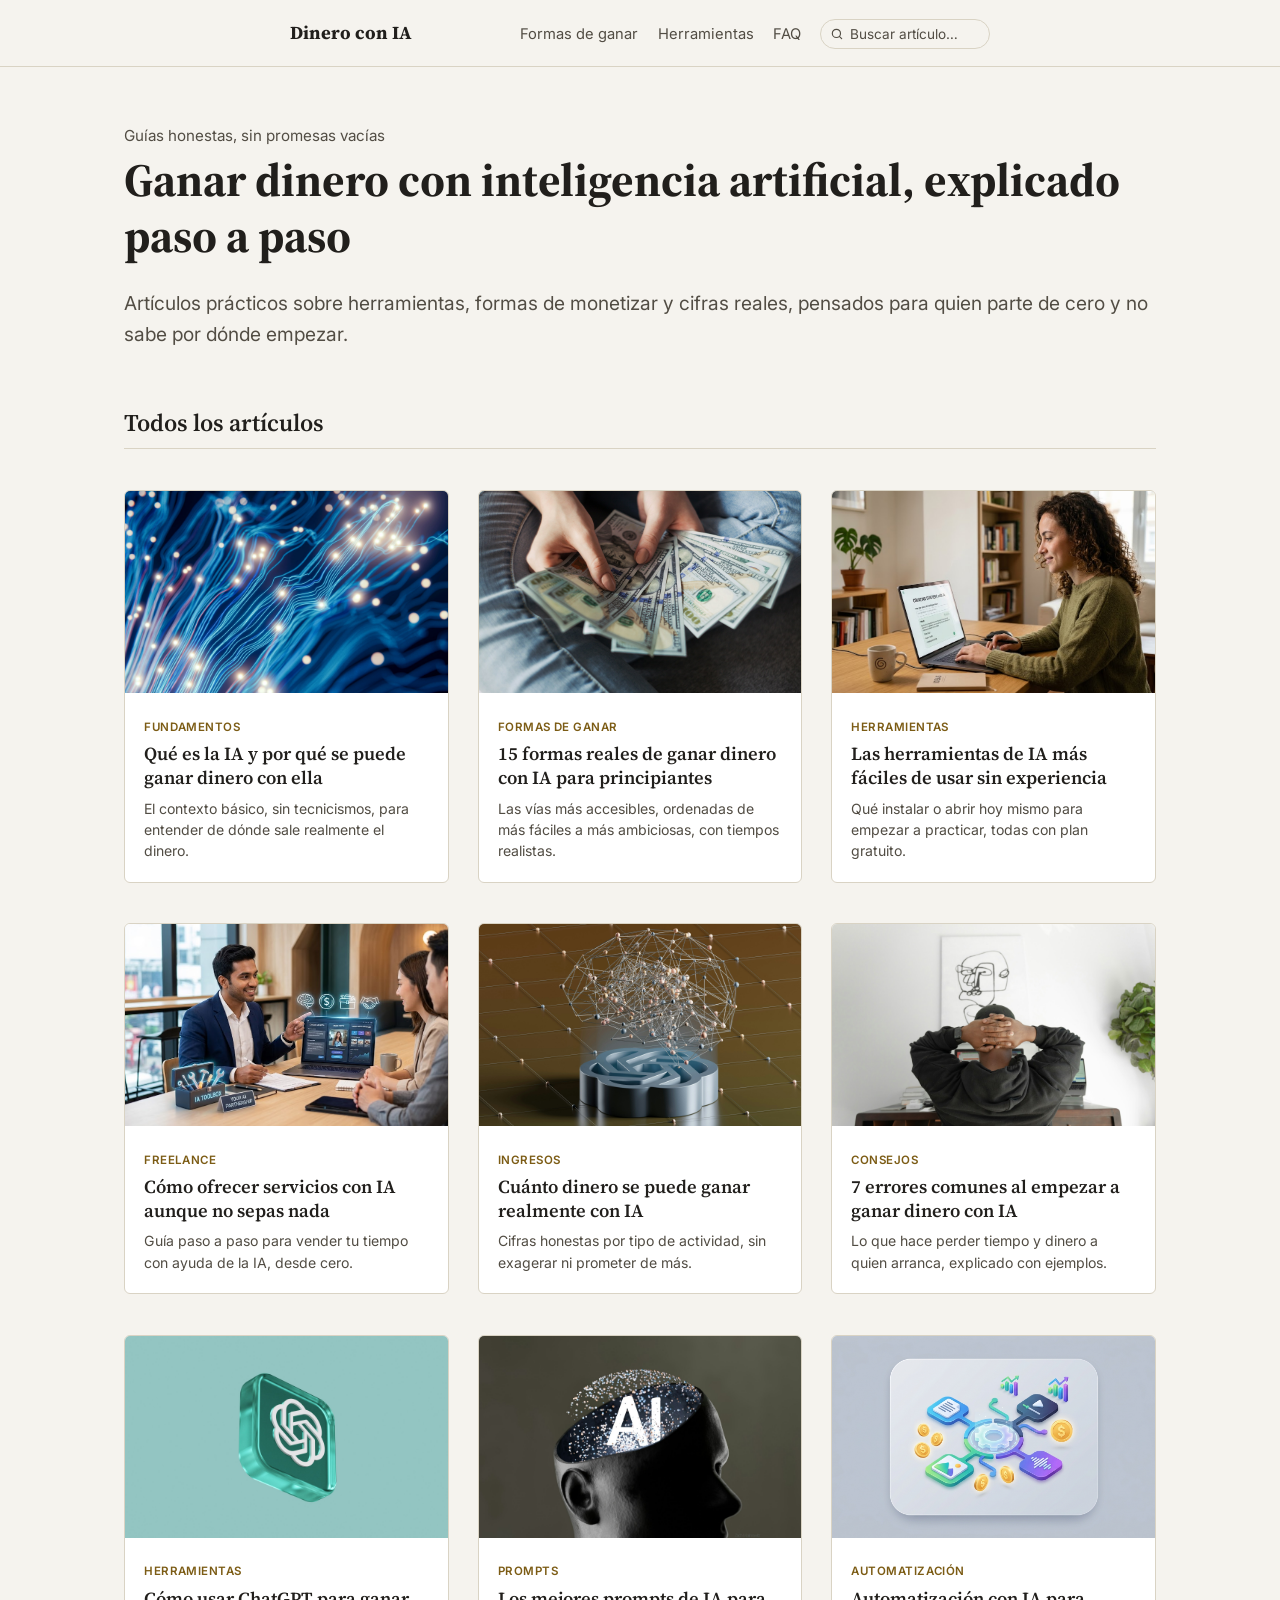
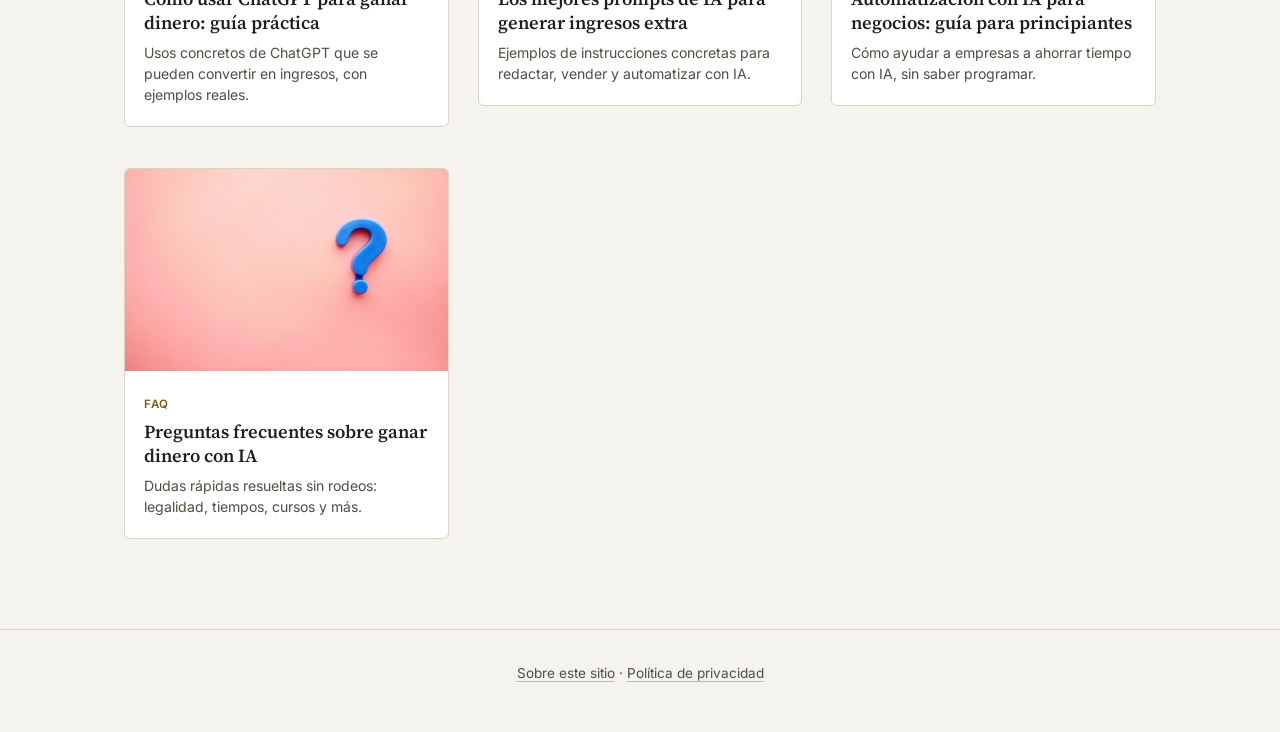
==== commit 09128a7e: "Add files via upload" ====
--- a/index.html
+++ b/index.html
@@ -16,11 +16,19 @@
       <a href="formas-de-ganar-dinero.html">Formas de ganar</a>
       <a href="herramientas-para-empezar.html">Herramientas</a>
       <a href="preguntas-frecuentes.html">FAQ</a>
+      <div class="search-box">
+        <svg viewBox="0 0 24 24" fill="none" xmlns="http://www.w3.org/2000/svg">
+          <circle cx="11" cy="11" r="7" stroke-width="2"/>
+          <path d="M20 20l-4-4" stroke-width="2" stroke-linecap="round"/>
+        </svg>
+        <input type="text" id="article-search" placeholder="Buscar artículo…" autocomplete="off">
+        <div class="search-results" id="search-results"></div>
+      </div>
     </div>
   </nav>
 </header>
 
-<main>
+<main class="main-wide">
   <div class="hero">
     <p class="eyebrow-plain">Guías honestas, sin promesas vacías</p>
     <h1>Ganar dinero con inteligencia artificial, explicado paso a paso</h1>
@@ -170,5 +178,61 @@
   <p><a href="sobre-nosotros.html">Sobre este sitio</a> · <a href="privacidad.html">Política de privacidad</a></p>
 </footer>
 
+<script>
+  const articles = [
+    { title: "Qué es la IA y por qué se puede ganar dinero con ella", href: "que-es-la-ia.html" },
+    { title: "15 formas reales de ganar dinero con IA para principiantes", href: "formas-de-ganar-dinero.html" },
+    { title: "Las herramientas de IA más fáciles de usar sin experiencia", href: "herramientas-para-empezar.html" },
+    { title: "Cómo ofrecer servicios con IA aunque no sepas nada", href: "ofrecer-servicios.html" },
+    { title: "Cuánto dinero se puede ganar realmente con IA", href: "cuanto-se-gana.html" },
+    { title: "7 errores comunes al empezar a ganar dinero con IA", href: "errores-comunes.html" },
+    { title: "Cómo usar ChatGPT para ganar dinero: guía práctica", href: "chatgpt-para-ganar-dinero.html" },
+    { title: "Los mejores prompts de IA para generar ingresos extra", href: "prompts-para-ganar-dinero.html" },
+    { title: "Automatización con IA para negocios: guía para principiantes", href: "automatizacion-ia-negocios.html" },
+    { title: "Preguntas frecuentes sobre ganar dinero con IA", href: "preguntas-frecuentes.html" }
+  ];
+
+  const input = document.getElementById('article-search');
+  const resultsBox = document.getElementById('search-results');
+
+  function normalize(str) {
+    return str.toLowerCase().normalize('NFD').replace(/[\u0300-\u036f]/g, '');
+  }
+
+  function renderResults(query) {
+    const q = normalize(query.trim());
+    if (!q) {
+      resultsBox.classList.remove('open');
+      resultsBox.innerHTML = '';
+      return;
+    }
+    const matches = articles.filter(a => normalize(a.title).includes(q));
+    if (matches.length === 0) {
+      resultsBox.innerHTML = '<div class="no-results">Sin resultados</div>';
+    } else {
+      resultsBox.innerHTML = matches.map(a => `<a href="${a.href}">${a.title}</a>`).join('');
+    }
+    resultsBox.classList.add('open');
+  }
+
+  input.addEventListener('input', (e) => renderResults(e.target.value));
+  input.addEventListener('focus', (e) => { if (e.target.value) renderResults(e.target.value); });
+
+  input.addEventListener('keydown', (e) => {
+    if (e.key === 'Enter') {
+      const q = normalize(input.value.trim());
+      if (!q) return;
+      const match = articles.find(a => normalize(a.title).includes(q));
+      if (match) window.location.href = match.href;
+    }
+  });
+
+  document.addEventListener('click', (e) => {
+    if (!e.target.closest('.search-box')) {
+      resultsBox.classList.remove('open');
+    }
+  });
+</script>
+
 </body>
 </html>
--- a/style.css
+++ b/style.css
@@ -79,6 +79,83 @@
   display: flex;
   gap: 1.2rem;
   font-size: 0.92rem;
+  align-items: center;
+}
+
+.search-box {
+  position: relative;
+  display: flex;
+  align-items: center;
+}
+
+.search-box input {
+  font-family: 'Inter', sans-serif;
+  font-size: 0.85rem;
+  border: 1px solid var(--rule);
+  border-radius: 100px;
+  padding: 0.45em 0.9em 0.45em 2.1em;
+  width: 170px;
+  background: var(--paper);
+  color: var(--ink);
+  transition: width 0.2s ease, border-color 0.15s ease;
+}
+
+.search-box input:focus {
+  outline: none;
+  border-color: var(--gold);
+  width: 220px;
+}
+
+.search-box input::placeholder { color: var(--ink-soft); }
+
+.search-box svg {
+  position: absolute;
+  left: 0.7em;
+  width: 14px;
+  height: 14px;
+  stroke: var(--ink-soft);
+  pointer-events: none;
+}
+
+.search-results {
+  position: absolute;
+  top: calc(100% + 8px);
+  right: 0;
+  background: #fff;
+  border: 1px solid var(--rule);
+  border-radius: 6px;
+  width: 320px;
+  max-height: 340px;
+  overflow-y: auto;
+  box-shadow: 0 6px 20px rgba(0,0,0,0.08);
+  z-index: 20;
+  display: none;
+}
+
+.search-results.open { display: block; }
+
+.search-results a {
+  display: block;
+  padding: 0.7em 1em;
+  text-decoration: none;
+  color: var(--ink);
+  border-bottom: 1px solid var(--rule);
+  font-size: 0.88rem;
+}
+
+.search-results a:last-child { border-bottom: none; }
+.search-results a:hover { background: var(--paper-raised); color: var(--teal); }
+
+.search-results .no-results {
+  padding: 0.8em 1em;
+  color: var(--ink-soft);
+  font-size: 0.85rem;
+}
+
+@media (max-width: 560px) {
+  .search-box input { width: 130px; }
+  .search-box input:focus { width: 150px; }
+  .search-results { width: 260px; }
 }
 
 .site-header .menu a {
@@ -146,17 +223,25 @@
 
 .hero .lede { margin-bottom: 0; }
 
+.main-wide {
+  max-width: 1080px;
+}
+
 .blog-grid {
   display: grid;
-  grid-template-columns: repeat(2, 1fr);
-  gap: 1.4rem;
-  margin: 2.2em 0 1em;
+  grid-template-columns: repeat(3, 1fr);
+  gap: 2rem 1.8rem;
+  margin: 2.4em 0 1em;
   padding: 0;
   list-style: none;
 }
 
-@media (max-width: 620px) {
-  .blog-grid { grid-template-columns: 1fr; }
+@media (max-width: 900px) {
+  .blog-grid { grid-template-columns: repeat(2, 1fr); gap: 1.6rem; }
+}
+
+@media (max-width: 560px) {
+  .blog-grid { grid-template-columns: 1fr; gap: 1.4rem; }
 }
 
 .post-card {
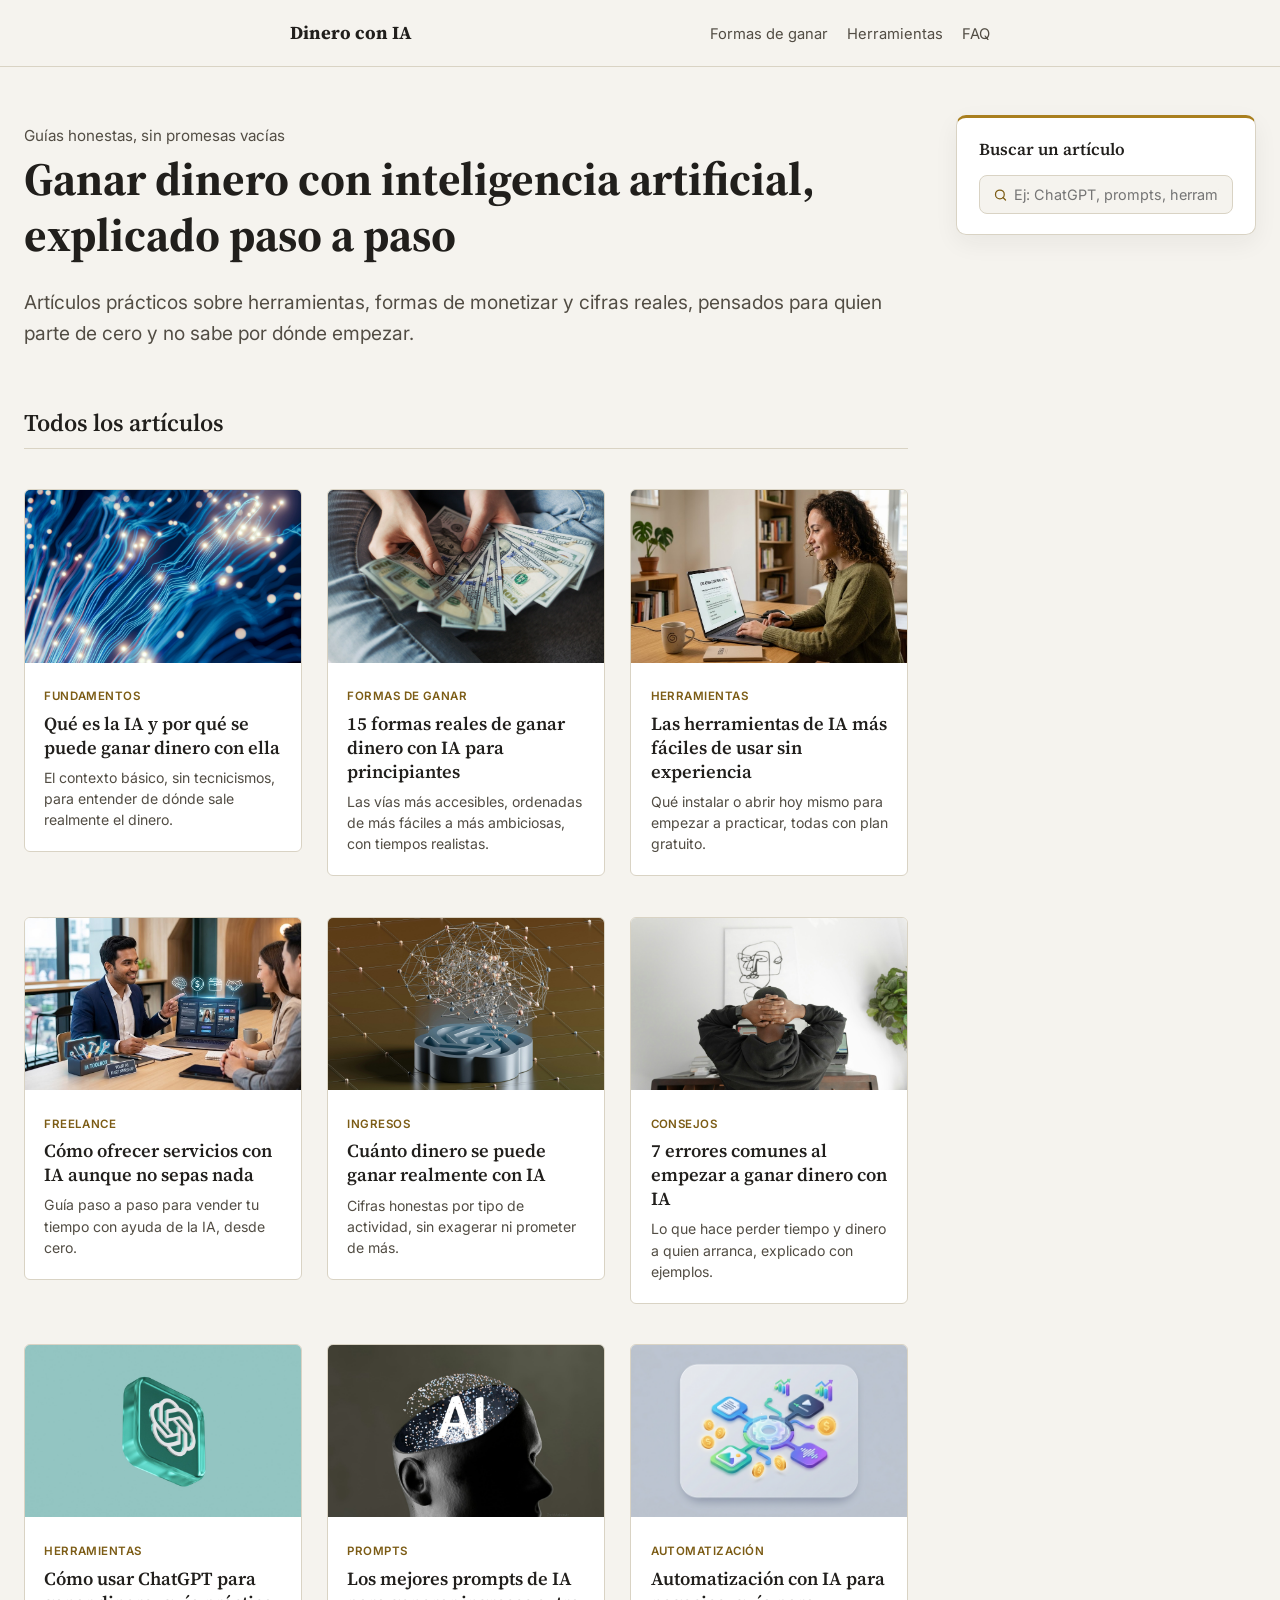
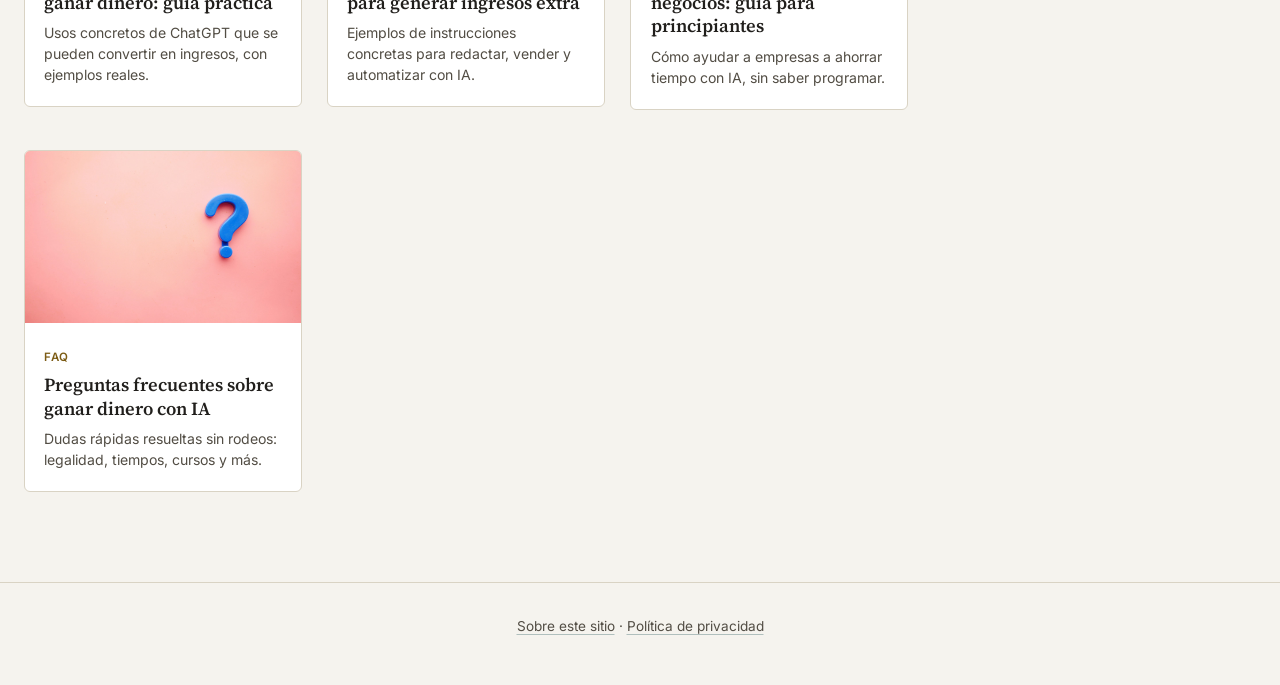
==== commit abca6ea9: "Add files via upload" ====
--- a/index.html
+++ b/index.html
@@ -5,7 +5,7 @@
 <meta name="viewport" content="width=device-width, initial-scale=1.0">
 <title>Dinero con IA — Guías para ganar dinero con inteligencia artificial</title>
 <meta name="description" content="Blog con guías prácticas y honestas para ganar dinero con inteligencia artificial: herramientas, formas de monetizar, cifras reales y errores a evitar.">
-<link rel="stylesheet" href="style.css">
+<link rel="stylesheet" href="style.css?v=2">
 </head>
 <body>
 
@@ -16,30 +16,24 @@
       <a href="formas-de-ganar-dinero.html">Formas de ganar</a>
       <a href="herramientas-para-empezar.html">Herramientas</a>
       <a href="preguntas-frecuentes.html">FAQ</a>
-      <div class="search-box">
-        <svg viewBox="0 0 24 24" fill="none" xmlns="http://www.w3.org/2000/svg">
-          <circle cx="11" cy="11" r="7" stroke-width="2"/>
-          <path d="M20 20l-4-4" stroke-width="2" stroke-linecap="round"/>
-        </svg>
-        <input type="text" id="article-search" placeholder="Buscar artículo…" autocomplete="off">
-        <div class="search-results" id="search-results"></div>
-      </div>
     </div>
   </nav>
 </header>
 
 <main class="main-wide">
-  <div class="hero">
-    <p class="eyebrow-plain">Guías honestas, sin promesas vacías</p>
-    <h1>Ganar dinero con inteligencia artificial, explicado paso a paso</h1>
-    <p class="lede">Artículos prácticos sobre herramientas, formas de monetizar y cifras reales, pensados para quien parte de cero y no sabe por dónde empezar.</p>
-  </div>
-
-  <div class="section-heading">
-    <h2>Todos los artículos</h2>
-  </div>
-
-  <ul class="blog-grid">
+  <div class="page-layout">
+    <div class="content-col">
+      <div class="hero">
+        <p class="eyebrow-plain">Guías honestas, sin promesas vacías</p>
+        <h1>Ganar dinero con inteligencia artificial, explicado paso a paso</h1>
+        <p class="lede">Artículos prácticos sobre herramientas, formas de monetizar y cifras reales, pensados para quien parte de cero y no sabe por dónde empezar.</p>
+      </div>
+
+      <div class="section-heading">
+        <h2>Todos los artículos</h2>
+      </div>
+
+      <ul class="blog-grid">
 
     <li>
       <a class="post-card" href="que-es-la-ia.html">
@@ -172,6 +166,22 @@
     </li>
 
   </ul>
+    </div>
+
+    <aside class="sidebar">
+      <div class="search-card">
+        <h3>Buscar un artículo</h3>
+        <div class="search-box">
+          <svg viewBox="0 0 24 24" fill="none" xmlns="http://www.w3.org/2000/svg">
+            <circle cx="11" cy="11" r="7" stroke-width="2"/>
+            <path d="M20 20l-4-4" stroke-width="2" stroke-linecap="round"/>
+          </svg>
+          <input type="text" id="article-search" placeholder="Ej: ChatGPT, prompts, herramientas…" autocomplete="off">
+        </div>
+        <div class="search-results" id="search-results"></div>
+      </div>
+    </aside>
+  </div>
 </main>
 
 <footer class="site-footer">
@@ -228,7 +238,7 @@
   });
 
   document.addEventListener('click', (e) => {
-    if (!e.target.closest('.search-box')) {
+    if (!e.target.closest('.search-card')) {
       resultsBox.classList.remove('open');
     }
   });
--- a/style.css
+++ b/style.css
@@ -82,82 +82,6 @@
   align-items: center;
 }
 
-.search-box {
-  position: relative;
-  display: flex;
-  align-items: center;
-}
-
-.search-box input {
-  font-family: 'Inter', sans-serif;
-  font-size: 0.85rem;
-  border: 1px solid var(--rule);
-  border-radius: 100px;
-  padding: 0.45em 0.9em 0.45em 2.1em;
-  width: 170px;
-  background: var(--paper);
-  color: var(--ink);
-  transition: width 0.2s ease, border-color 0.15s ease;
-}
-
-.search-box input:focus {
-  outline: none;
-  border-color: var(--gold);
-  width: 220px;
-}
-
-.search-box input::placeholder { color: var(--ink-soft); }
-
-.search-box svg {
-  position: absolute;
-  left: 0.7em;
-  width: 14px;
-  height: 14px;
-  stroke: var(--ink-soft);
-  pointer-events: none;
-}
-
-.search-results {
-  position: absolute;
-  top: calc(100% + 8px);
-  right: 0;
-  background: #fff;
-  border: 1px solid var(--rule);
-  border-radius: 6px;
-  width: 320px;
-  max-height: 340px;
-  overflow-y: auto;
-  box-shadow: 0 6px 20px rgba(0,0,0,0.08);
-  z-index: 20;
-  display: none;
-}
-
-.search-results.open { display: block; }
-
-.search-results a {
-  display: block;
-  padding: 0.7em 1em;
-  text-decoration: none;
-  color: var(--ink);
-  border-bottom: 1px solid var(--rule);
-  font-size: 0.88rem;
-}
-
-.search-results a:last-child { border-bottom: none; }
-.search-results a:hover { background: var(--paper-raised); color: var(--teal); }
-
-.search-results .no-results {
-  padding: 0.8em 1em;
-  color: var(--ink-soft);
-  font-size: 0.85rem;
-}
-
-@media (max-width: 560px) {
-  .search-box input { width: 130px; }
-  .search-box input:focus { width: 150px; }
-  .search-results { width: 260px; }
-}
-
 .site-header .menu a {
   color: var(--ink-soft);
   text-decoration: none;
@@ -224,20 +148,117 @@
 .hero .lede { margin-bottom: 0; }
 
 .main-wide {
-  max-width: 1080px;
+  max-width: 1300px;
+}
+
+.page-layout {
+  display: grid;
+  grid-template-columns: 1fr 300px;
+  gap: 3rem;
+  align-items: start;
+}
+
+@media (max-width: 900px) {
+  .page-layout { grid-template-columns: 1fr; }
+  .sidebar { position: static !important; order: -1; }
+}
+
+.sidebar {
+  position: sticky;
+  top: 90px;
+}
+
+.search-card {
+  background: #fff;
+  border: 1px solid var(--rule);
+  border-top: 3px solid var(--gold);
+  border-radius: 10px;
+  padding: 1.4rem 1.4rem 1.2rem;
+  box-shadow: 0 8px 24px rgba(33, 31, 28, 0.06);
+}
+
+.search-card h3 {
+  margin: 0 0 0.9em;
+  font-size: 1.05rem;
+}
+
+.search-card .search-box {
+  position: relative;
+  width: 100%;
+}
+
+.search-card .search-box input {
+  width: 100%;
+  box-sizing: border-box;
+  font-family: 'Inter', sans-serif;
+  font-size: 0.9rem;
+  border: 1px solid var(--rule);
+  border-radius: 8px;
+  padding: 0.7em 0.9em 0.7em 2.3em;
+  background: var(--paper);
+  color: var(--ink);
+}
+
+.search-card .search-box input:focus {
+  outline: none;
+  border-color: var(--gold);
+}
+
+.search-card .search-box svg {
+  position: absolute;
+  left: 0.8em;
+  top: 50%;
+  transform: translateY(-50%);
+  width: 15px;
+  height: 15px;
+  stroke: var(--gold-dark);
+  pointer-events: none;
+}
+
+.search-results {
+  margin-top: 0.9em;
+  display: none;
+  flex-direction: column;
+  gap: 0.4em;
+}
+
+.search-results.open { display: flex; }
+
+.search-results a {
+  display: block;
+  padding: 0.6em 0.8em;
+  text-decoration: none;
+  color: var(--ink);
+  background: var(--paper);
+  border: 1px solid var(--rule);
+  border-radius: 6px;
+  font-size: 0.85rem;
+  line-height: 1.35;
+}
+
+.search-results a:hover {
+  border-color: var(--gold);
+  color: var(--teal);
+  background: var(--paper-raised);
+}
+
+.search-results .no-results {
+  padding: 0.6em 0.2em;
+  color: var(--ink-soft);
+  font-size: 0.85rem;
 }
 
 .blog-grid {
   display: grid;
   grid-template-columns: repeat(3, 1fr);
-  gap: 2rem 1.8rem;
+  gap: 2rem 1.6rem;
   margin: 2.4em 0 1em;
   padding: 0;
   list-style: none;
 }
 
-@media (max-width: 900px) {
-  .blog-grid { grid-template-columns: repeat(2, 1fr); gap: 1.6rem; }
+@media (max-width: 1050px) {
+  .blog-grid { grid-template-columns: repeat(2, 1fr); }
 }
 
 @media (max-width: 560px) {
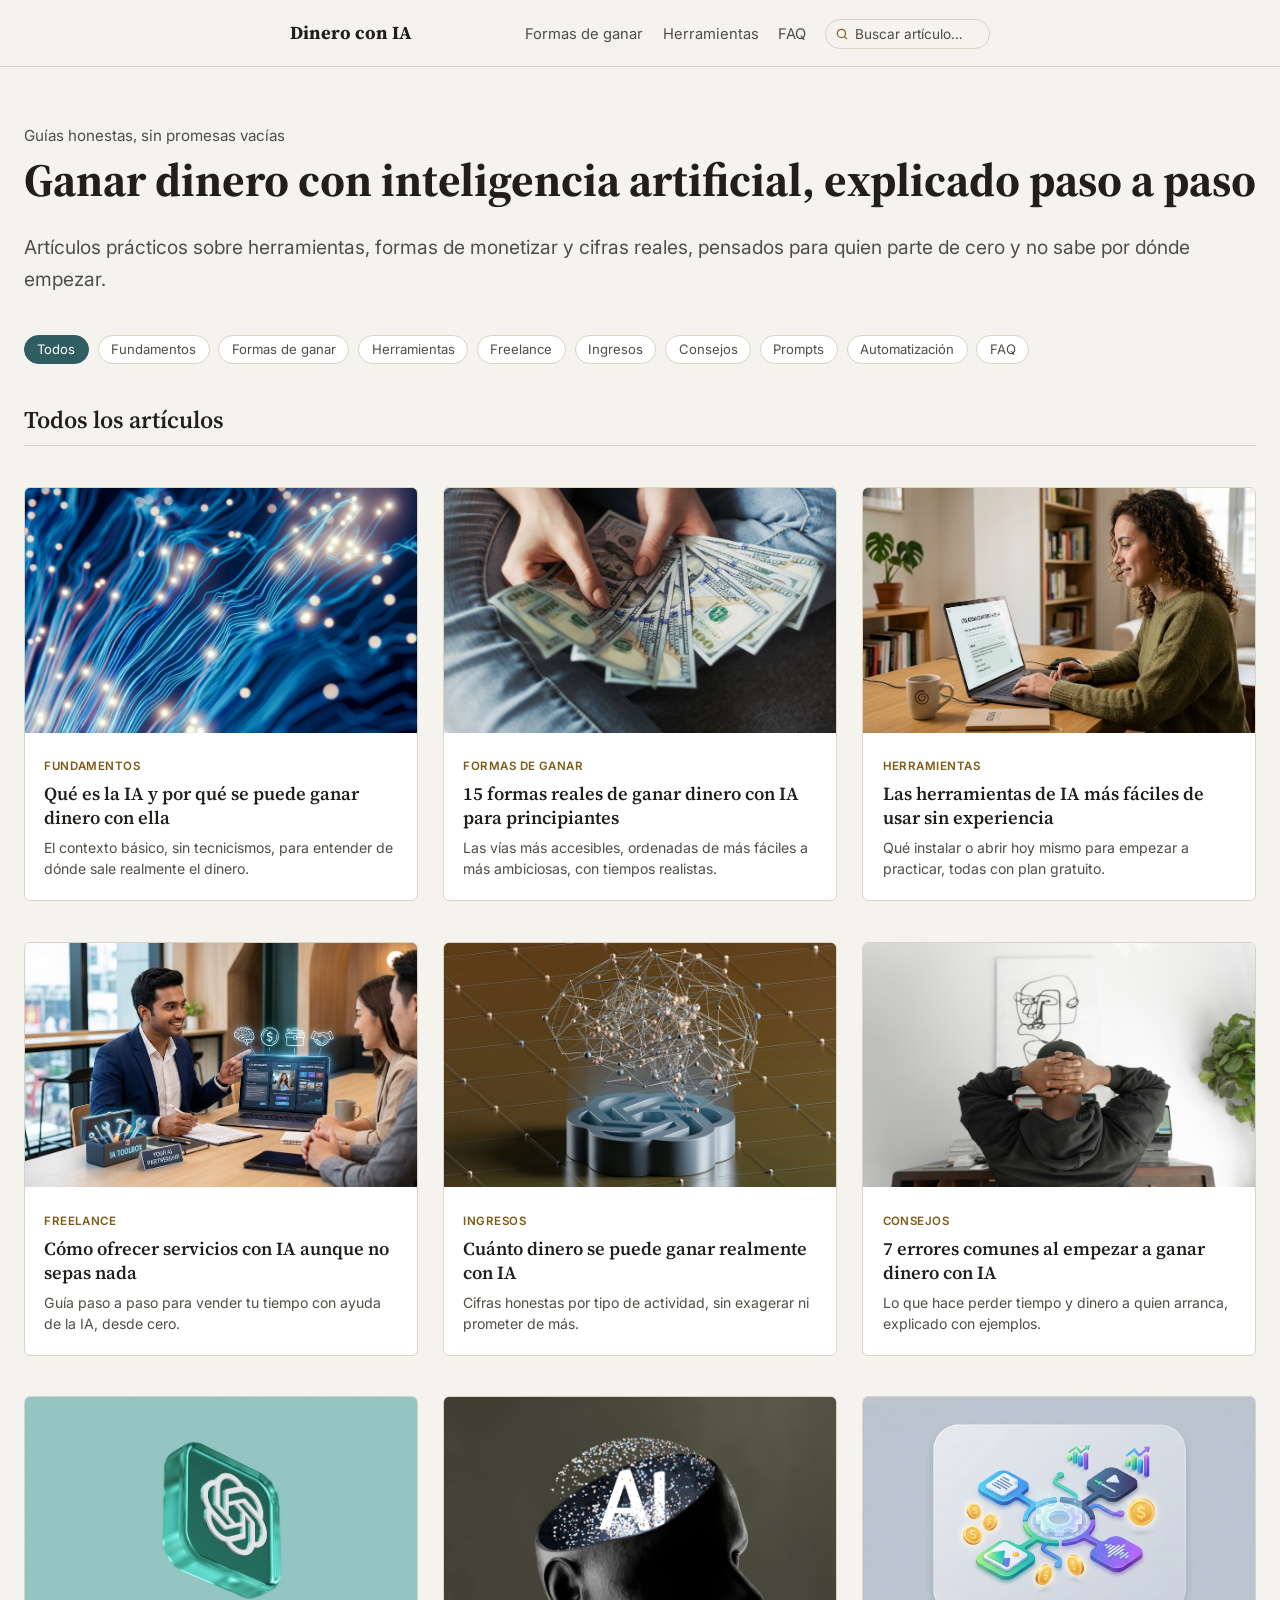
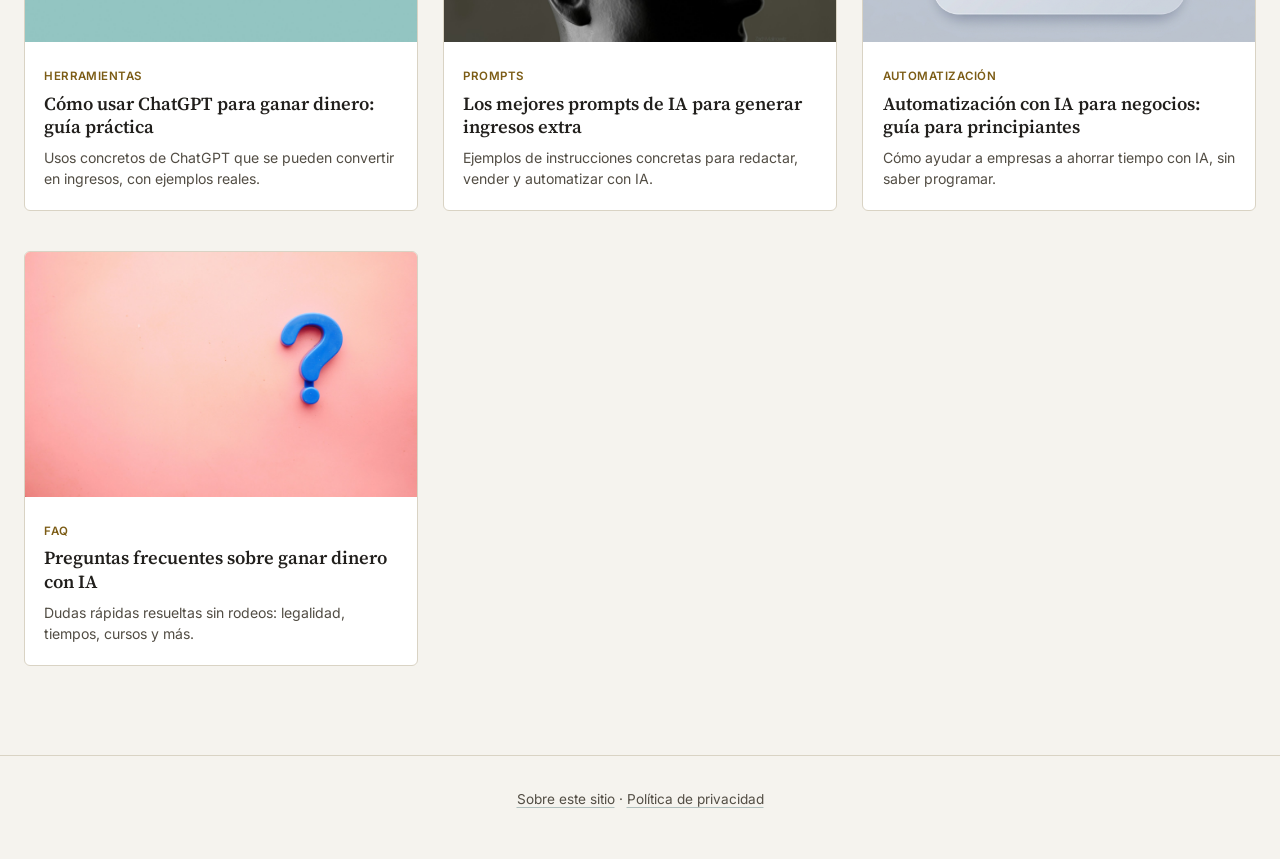
==== commit ecb45b4e: "Add files via upload" ====
--- a/index.html
+++ b/index.html
@@ -5,7 +5,7 @@
 <meta name="viewport" content="width=device-width, initial-scale=1.0">
 <title>Dinero con IA — Guías para ganar dinero con inteligencia artificial</title>
 <meta name="description" content="Blog con guías prácticas y honestas para ganar dinero con inteligencia artificial: herramientas, formas de monetizar, cifras reales y errores a evitar.">
-<link rel="stylesheet" href="style.css?v=2">
+<link rel="stylesheet" href="style.css?v=4">
 </head>
 <body>
 
@@ -16,19 +16,38 @@
       <a href="formas-de-ganar-dinero.html">Formas de ganar</a>
       <a href="herramientas-para-empezar.html">Herramientas</a>
       <a href="preguntas-frecuentes.html">FAQ</a>
+      <div class="header-search">
+        <svg viewBox="0 0 24 24" fill="none" xmlns="http://www.w3.org/2000/svg">
+          <circle cx="11" cy="11" r="7" stroke-width="2"/>
+          <path d="M20 20l-4-4" stroke-width="2" stroke-linecap="round"/>
+        </svg>
+        <input type="text" id="article-search" placeholder="Buscar artículo…" autocomplete="off">
+        <div class="search-results" id="search-results"></div>
+      </div>
     </div>
   </nav>
 </header>
 
 <main class="main-wide">
-  <div class="page-layout">
-    <div class="content-col">
       <div class="hero">
         <p class="eyebrow-plain">Guías honestas, sin promesas vacías</p>
         <h1>Ganar dinero con inteligencia artificial, explicado paso a paso</h1>
         <p class="lede">Artículos prácticos sobre herramientas, formas de monetizar y cifras reales, pensados para quien parte de cero y no sabe por dónde empezar.</p>
       </div>
 
+      <div class="filter-bar" id="filter-pills">
+        <button class="filter-pill active" data-cat="all">Todos</button>
+        <button class="filter-pill" data-cat="Fundamentos">Fundamentos</button>
+        <button class="filter-pill" data-cat="Formas de ganar">Formas de ganar</button>
+        <button class="filter-pill" data-cat="Herramientas">Herramientas</button>
+        <button class="filter-pill" data-cat="Freelance">Freelance</button>
+        <button class="filter-pill" data-cat="Ingresos">Ingresos</button>
+        <button class="filter-pill" data-cat="Consejos">Consejos</button>
+        <button class="filter-pill" data-cat="Prompts">Prompts</button>
+        <button class="filter-pill" data-cat="Automatización">Automatización</button>
+        <button class="filter-pill" data-cat="FAQ">FAQ</button>
+      </div>
+
       <div class="section-heading">
         <h2>Todos los artículos</h2>
       </div>
@@ -36,7 +55,7 @@
       <ul class="blog-grid">
 
     <li>
-      <a class="post-card" href="que-es-la-ia.html">
+      <a class="post-card" data-category="Fundamentos" href="que-es-la-ia.html">
         <div class="post-thumb ">
           <img src="images/1-que-es-la-ia.jpg" alt="Qué es la IA y por qué se puede ganar dinero con ella" loading="lazy">
         </div>
@@ -49,7 +68,7 @@
     </li>
 
     <li>
-      <a class="post-card" href="formas-de-ganar-dinero.html">
+      <a class="post-card" data-category="Formas de ganar" href="formas-de-ganar-dinero.html">
         <div class="post-thumb ">
           <img src="images/2-formas-de-ganar-dinero.jpg" alt="15 formas reales de ganar dinero con IA para principiantes" loading="lazy">
         </div>
@@ -62,7 +81,7 @@
     </li>
 
     <li>
-      <a class="post-card" href="herramientas-para-empezar.html">
+      <a class="post-card" data-category="Herramientas" href="herramientas-para-empezar.html">
         <div class="post-thumb ">
           <img src="images/3-herramientas-para-empezar.jpg" alt="Las herramientas de IA más fáciles de usar sin experiencia" loading="lazy">
         </div>
@@ -75,7 +94,7 @@
     </li>
 
     <li>
-      <a class="post-card" href="ofrecer-servicios.html">
+      <a class="post-card" data-category="Freelance" href="ofrecer-servicios.html">
         <div class="post-thumb ">
           <img src="images/4-ofrecer-servicios.jpg" alt="Cómo ofrecer servicios con IA aunque no sepas nada" loading="lazy">
         </div>
@@ -88,7 +107,7 @@
     </li>
 
     <li>
-      <a class="post-card" href="cuanto-se-gana.html">
+      <a class="post-card" data-category="Ingresos" href="cuanto-se-gana.html">
         <div class="post-thumb ">
           <img src="images/5-cuanto-se-gana.jpg" alt="Cuánto dinero se puede ganar realmente con IA" loading="lazy">
         </div>
@@ -101,7 +120,7 @@
     </li>
 
     <li>
-      <a class="post-card" href="errores-comunes.html">
+      <a class="post-card" data-category="Consejos" href="errores-comunes.html">
         <div class="post-thumb ">
           <img src="images/6-errores-comunes.jpg" alt="7 errores comunes al empezar a ganar dinero con IA" loading="lazy">
         </div>
@@ -114,7 +133,7 @@
     </li>
 
     <li>
-      <a class="post-card" href="chatgpt-para-ganar-dinero.html">
+      <a class="post-card" data-category="Herramientas" href="chatgpt-para-ganar-dinero.html">
         <div class="post-thumb ">
           <img src="images/7-chatgpt-para-ganar-dinero.jpg" alt="Cómo usar ChatGPT para ganar dinero: guía práctica" loading="lazy">
         </div>
@@ -127,7 +146,7 @@
     </li>
 
     <li>
-      <a class="post-card" href="prompts-para-ganar-dinero.html">
+      <a class="post-card" data-category="Prompts" href="prompts-para-ganar-dinero.html">
         <div class="post-thumb ">
           <img src="images/8-prompts-para-ganar-dinero.jpg" alt="Los mejores prompts de IA para generar ingresos extra" loading="lazy">
         </div>
@@ -140,7 +159,7 @@
     </li>
 
     <li>
-      <a class="post-card" href="automatizacion-ia-negocios.html">
+      <a class="post-card" data-category="Automatización" href="automatizacion-ia-negocios.html">
         <div class="post-thumb ">
           <img src="images/9-automatizacion-ia-negocios.jpg" alt="Automatización con IA para negocios: guía para principiantes" loading="lazy">
         </div>
@@ -153,7 +172,7 @@
     </li>
 
     <li>
-      <a class="post-card" href="preguntas-frecuentes.html">
+      <a class="post-card" data-category="FAQ" href="preguntas-frecuentes.html">
         <div class="post-thumb ">
           <img src="images/10-preguntas-frecuentes.jpg" alt="Preguntas frecuentes sobre ganar dinero con IA" loading="lazy">
         </div>
@@ -166,22 +185,6 @@
     </li>
 
   </ul>
-    </div>
-
-    <aside class="sidebar">
-      <div class="search-card">
-        <h3>Buscar un artículo</h3>
-        <div class="search-box">
-          <svg viewBox="0 0 24 24" fill="none" xmlns="http://www.w3.org/2000/svg">
-            <circle cx="11" cy="11" r="7" stroke-width="2"/>
-            <path d="M20 20l-4-4" stroke-width="2" stroke-linecap="round"/>
-          </svg>
-          <input type="text" id="article-search" placeholder="Ej: ChatGPT, prompts, herramientas…" autocomplete="off">
-        </div>
-        <div class="search-results" id="search-results"></div>
-      </div>
-    </aside>
-  </div>
 </main>
 
 <footer class="site-footer">
@@ -238,9 +241,29 @@
   });
 
   document.addEventListener('click', (e) => {
-    if (!e.target.closest('.search-card')) {
+    if (!e.target.closest('.header-search')) {
       resultsBox.classList.remove('open');
     }
+  });
+
+  // Filtro de categorías
+  const pills = document.querySelectorAll('.filter-pill');
+  const cardItems = document.querySelectorAll('.blog-grid li');
+
+  pills.forEach(pill => {
+    pill.addEventListener('click', () => {
+      pills.forEach(p => p.classList.remove('active'));
+      pill.classList.add('active');
+      const cat = pill.dataset.cat;
+      cardItems.forEach(li => {
+        const card = li.querySelector('.post-card');
+        if (cat === 'all' || card.dataset.category === cat) {
+          li.style.display = '';
+        } else {
+          li.style.display = 'none';
+        }
+      });
+    });
   });
 </script>
 
--- a/style.css
+++ b/style.css
@@ -151,101 +151,115 @@
   max-width: 1300px;
 }
 
-.page-layout {
-  display: grid;
-  grid-template-columns: 1fr 300px;
-  gap: 3rem;
-  align-items: start;
-}
-
-@media (max-width: 900px) {
-  .page-layout { grid-template-columns: 1fr; }
-  .sidebar { position: static !important; order: -1; }
-}
-
-.sidebar {
-  position: sticky;
-  top: 90px;
-}
-
-.search-card {
+/* Buscador compacto en el header */
+.header-search {
+  position: relative;
+  display: flex;
+  align-items: center;
+}
+
+.header-search input {
+  font-family: 'Inter', sans-serif;
+  font-size: 0.85rem;
+  border: 1px solid var(--rule);
+  border-radius: 100px;
+  padding: 0.45em 0.9em 0.45em 2.1em;
+  width: 165px;
+  background: var(--paper);
+  color: var(--ink);
+  transition: width 0.2s ease, border-color 0.15s ease;
+}
+
+.header-search input:focus {
+  outline: none;
+  border-color: var(--gold);
+  width: 200px;
+}
+
+.header-search input::placeholder { color: var(--ink-soft); }
+
+.header-search svg {
+  position: absolute;
+  left: 0.7em;
+  width: 14px;
+  height: 14px;
+  stroke: var(--gold-dark);
+  pointer-events: none;
+}
+
+.header-search .search-results {
+  position: absolute;
+  top: calc(100% + 8px);
+  right: 0;
   background: #fff;
   border: 1px solid var(--rule);
-  border-top: 3px solid var(--gold);
-  border-radius: 10px;
-  padding: 1.4rem 1.4rem 1.2rem;
-  box-shadow: 0 8px 24px rgba(33, 31, 28, 0.06);
-}
-
-.search-card h3 {
-  margin: 0 0 0.9em;
-  font-size: 1.05rem;
-}
-
-.search-card .search-box {
-  position: relative;
-  width: 100%;
-}
-
-.search-card .search-box input {
-  width: 100%;
-  box-sizing: border-box;
-  font-family: 'Inter', sans-serif;
-  font-size: 0.9rem;
-  border: 1px solid var(--rule);
   border-radius: 8px;
-  padding: 0.7em 0.9em 0.7em 2.3em;
-  background: var(--paper);
-  color: var(--ink);
-}
-
-.search-card .search-box input:focus {
-  outline: none;
-  border-color: var(--gold);
-}
-
-.search-card .search-box svg {
-  position: absolute;
-  left: 0.8em;
-  top: 50%;
-  transform: translateY(-50%);
-  width: 15px;
-  height: 15px;
-  stroke: var(--gold-dark);
-  pointer-events: none;
-}
-
-.search-results {
-  margin-top: 0.9em;
+  width: 300px;
+  max-height: 320px;
+  overflow-y: auto;
+  box-shadow: 0 8px 24px rgba(0,0,0,0.1);
+  z-index: 30;
   display: none;
   flex-direction: column;
-  gap: 0.4em;
-}
-
-.search-results.open { display: flex; }
-
-.search-results a {
+  gap: 0.3em;
+  padding: 0.5em;
+}
+
+.header-search .search-results.open { display: flex; }
+
+.header-search .search-results a {
   display: block;
-  padding: 0.6em 0.8em;
-  text-decoration: none;
-  color: var(--ink);
-  background: var(--paper);
-  border: 1px solid var(--rule);
+  padding: 0.55em 0.7em;
+  text-decoration: none;
+  color: var(--ink);
   border-radius: 6px;
   font-size: 0.85rem;
   line-height: 1.35;
 }
 
-.search-results a:hover {
+.header-search .search-results a:hover { background: var(--paper-raised); color: var(--teal); }
+
+.header-search .search-results .no-results {
+  padding: 0.5em 0.7em;
+  color: var(--ink-soft);
+  font-size: 0.85rem;
+}
+
+@media (max-width: 700px) {
+  .header-search input { width: 120px; }
+  .header-search input:focus { width: 145px; }
+  .header-search .search-results { width: 240px; }
+}
+
+/* Filtro de categorías en fila horizontal */
+.filter-bar {
+  display: flex;
+  flex-wrap: wrap;
+  gap: 0.55rem;
+  margin: 1.4em 0 0.4em;
+}
+
+.filter-pill {
+  font-size: 0.82rem;
+  color: var(--ink-soft);
+  background: #fff;
+  border: 1px solid var(--rule);
+  border-radius: 100px;
+  padding: 0.4em 0.95em;
+  cursor: pointer;
+  transition: all 0.15s ease;
+  font-family: 'Inter', sans-serif;
+}
+
+.filter-pill:hover {
   border-color: var(--gold);
   color: var(--teal);
-  background: var(--paper-raised);
-}
-
-.search-results .no-results {
-  padding: 0.6em 0.2em;
-  color: var(--ink-soft);
-  font-size: 0.85rem;
+}
+
+.filter-pill.active {
+  background: var(--teal);
+  border-color: var(--teal);
+  color: #fff;
 }
 
 .blog-grid {
